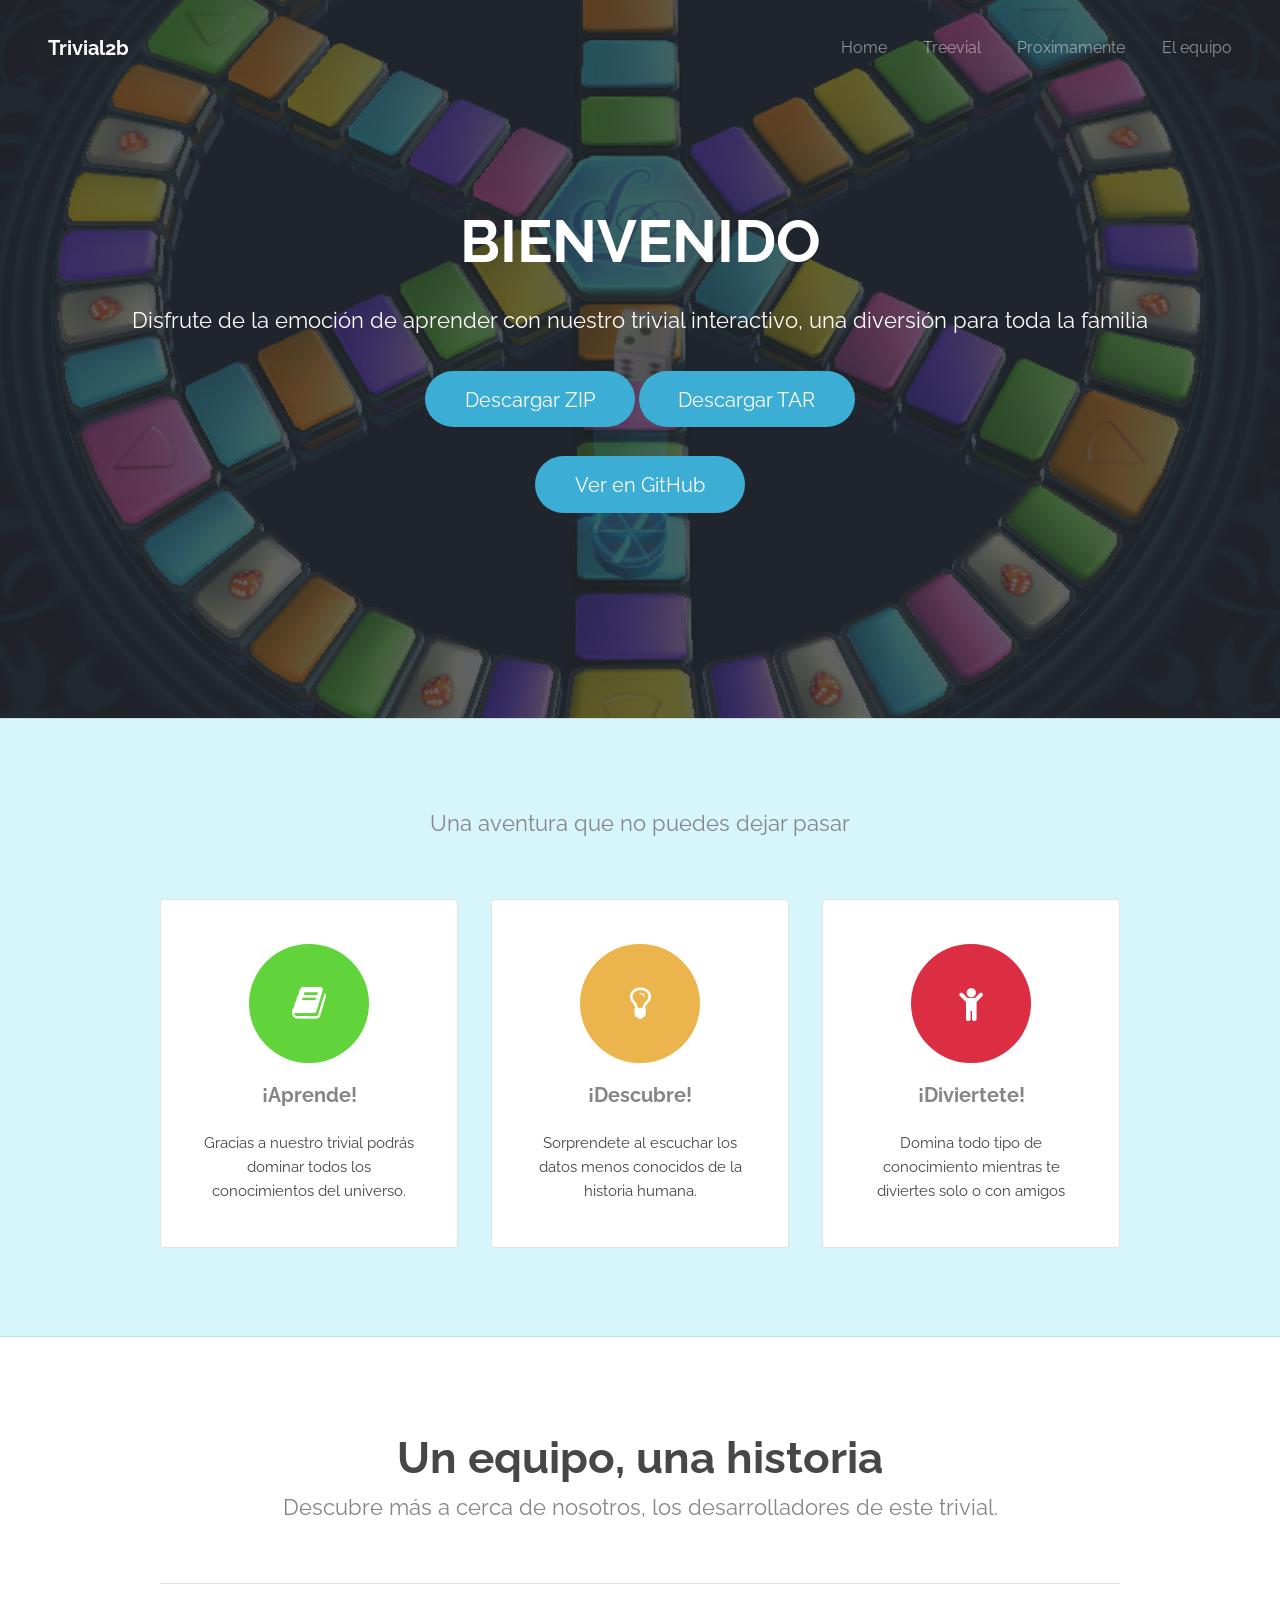
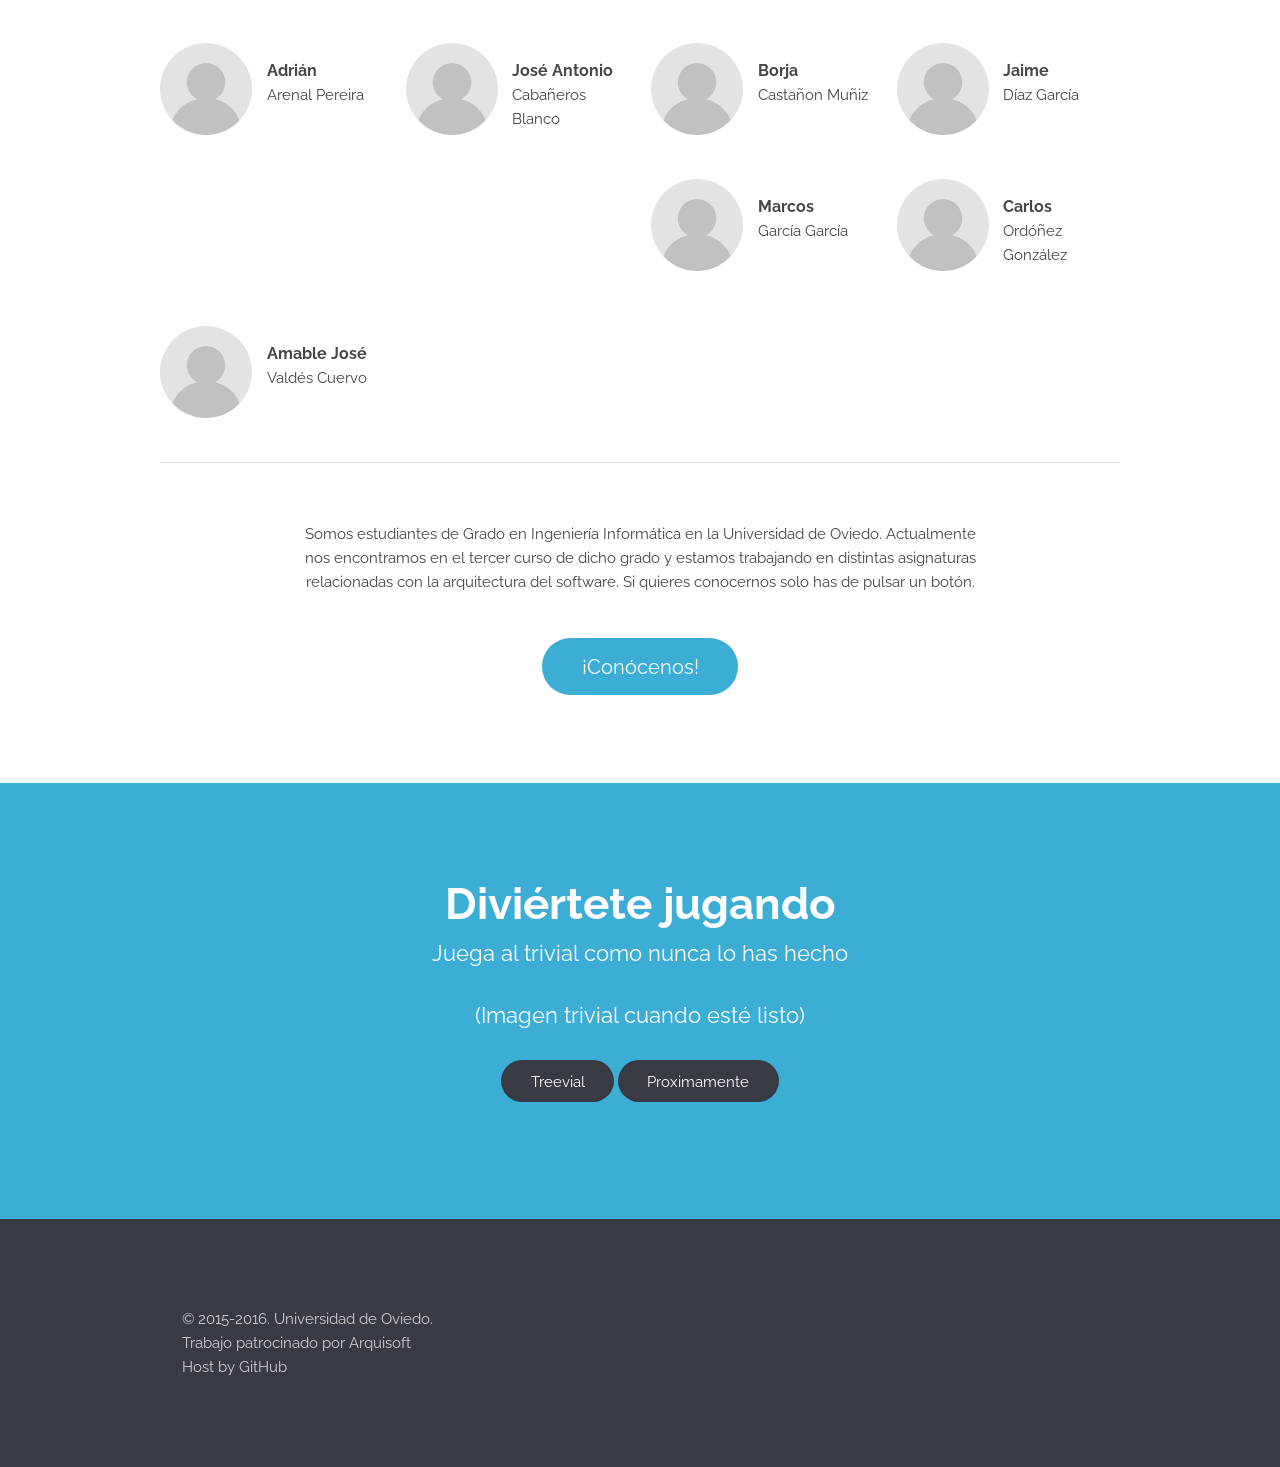
==== index.html @ 3c172435 "Nueva Página añadidos todos los cambios, se ha seleccionado plantilla y se ha trabajado con ella." ====
<!DOCTYPE html>
<!--
	Transit by TEMPLATED
	templated.co @templatedco
	Released for free under the Creative Commons Attribution 3.0 license (templated.co/license)
-->
<html lang="en">
	<head>
		<meta charset="UTF-8">
		<title>Trivial2b by Arquisoft</title>
		<meta http-equiv="content-type" content="text/html; charset=utf-8" />
		<meta name="description" content="" />
		<meta name="keywords" content="" />
		<!--[if lte IE 8]><script src="js/html5shiv.js"></script><![endif]-->
		<script src="js/jquery.min.js"></script>
		<script src="js/skel.min.js"></script>
		<script src="js/skel-layers.min.js"></script>
		<script src="js/init.js"></script>
		<noscript>
			<link rel="stylesheet" href="css/skel.css" />
			<link rel="stylesheet" href="css/style.css" />
			<link rel="stylesheet" href="css/style-xlarge.css" />
		</noscript>
	</head>
	<body class="landing">

		<!-- Nav -->
			<header id="header">
				<h1><a href="index.html">Trivial2b</a></h1>
				<nav id="nav">
					<ul>
						<li><a href="index.html">Home</a></li>
						<li><a href="error.html">Treevial</a></li>
						<li><a href="error.html">Proximamente</a></li>
						<li><a href="error.html">El equipo</a></li>
					</ul>
				</nav>
			</header>

		<!-- Bienvenida -->
			<section id="banner">
				<h2>BIENVENIDO</h2>
				<p>Disfrute de la emoción de aprender con nuestro trivial interactivo, una diversión para toda la familia</p>
				<ul class="actions">
					<li>
						<a class="button big" href="https://github.com/Arquisoft/Trivial2b/zipball/master">Descargar ZIP</a>
						<a class="button big" href="https://github.com/Arquisoft/Trivial2b/tarball/master">Descargar TAR</a>
					</li>
				</ul>
				<a class="button big" href="https://github.com/Arquisoft/Trivial2b">Ver en GitHub</a>
			</section>

		<!-- Primera: publicidad -->
			<section id="one" class="wrapper style1 special">
				<div class="container">
					<header class="major">
						<h2></h2>
						<p>Una aventura que no puedes dejar pasar</p>
					</header>
					<div class="row 150%">
						<div class="4u 12u$(medium)">
							<section class="box">
								<i class="icon big rounded color10 fa-book"></i>
								<h3>¡Aprende!</h3>
								<p>Gracias a nuestro trivial podrás dominar todos los conocimientos del universo.</p>
							</section>
						</div>
						<div class="4u 12u$(medium)">
							<section class="box">
								<i class="icon big rounded color8 fa-lightbulb-o"></i>
								<h3>¡Descubre!</h3>
								<p>Sorprendete al escuchar los datos menos conocidos de la historia humana.</p>
							</section>
						</div>
						<div class="4u$ 12u$(medium)">
							<section class="box">
								<i class="icon big rounded color6 fa-child"></i>
								<h3>¡Diviertete!</h3>
								<p>Domina todo tipo de conocimiento mientras te diviertes solo o con amigos</p>
							</section>
						</div>
					</div>
				</div>
			</section>

		<!-- Segunda: desarrolladores -->
			<section id="two" class="wrapper style2 special">
				<div class="container">
					<header class="major">
						<h2>Un equipo, una historia</h2>
						<p>Descubre más a cerca de nosotros, los desarrolladores de este trivial.</p>
					</header>
					<section class="profiles">
						<div class="row">
							<section class="3u 6u(medium) 12u$(xsmall) profile">
								<img src="images/profile_placeholder.gif" alt="" />
								<h4>Adrián</h4>
								<p>Arenal Pereira</p>
							</section>
							<section class="3u 6u(medium) 12u$(xsmall) profile">
								<img src="images/profile_placeholder.gif" alt="" />
								<h4>José Antonio</h4>
								<p>Cabañeros Blanco</p>
							</section>
							<section class="3u 6u$(medium) 12u$(xsmall) profile">
								<img src="images/profile_placeholder.gif" alt="" />
								<h4>Borja</h4>
								<p>Castañon Muñiz</p>
							</section>
							<section class="3u 6u$(medium) 12u$(xsmall) profile">
								<img src="images/profile_placeholder.gif" alt="" />
								<h4>Jaime</h4>
								<p>Díaz García</p>
							</section>
							<section class="3u 6u(medium) 12u$(xsmall) profile">
								<img src="images/profile_placeholder.gif" alt="" />
								<h4>Marcos</h4>
								<p>García García</p>
							</section>
							<section class="3u 6u(medium) 12u$(xsmall) profile">
								<img src="images/profile_placeholder.gif" alt="" />
								<h4>Carlos</h4>
								<p>Ordóñez González</p>
							</section>
							<section class="3u$ 6u$(medium) 12u$(xsmall) profile">
								<img src="images/profile_placeholder.gif" alt="" />
								<h4>Amable José</h4>
								<p>Valdés Cuervo</p>
							</section>
						</div>
					</section>
					<footer>
						<p>Somos estudiantes de Grado en Ingeniería Informática en la Universidad de Oviedo. Actualmente nos encontramos en el tercer curso de dicho grado y estamos trabajando en distintas asignaturas relacionadas 
						con la arquitectura del software. Si quieres conocernos solo has de pulsar un botón.
						</p>
						<ul class="actions">
							<li>
								<a href="error.html" class="button big">¡Conócenos!</a>
							</li>
						</ul>
					</footer>
				</div>
			</section>

		<!-- Tercera: Juego (posibilidad de expandirlo a 3 más en un futuro) -->
			<section id="three" class="wrapper style3 special">
				<div class="container">
					<header class="major">
						<h2>Diviértete jugando</h2>
						<p>Juega al trivial como nunca lo has hecho</p>
						<p>(Imagen trivial cuando esté listo)</p>
						<ul class="actions">
							<li>
								<a class="button special" href="error.html">Treevial</a>
								<a class="button special" href="error.html">Proximamente</a>
							</li>
						</ul>
					</header>
				</div>
			</section>

		<!-- Pie -->
			<footer id="footer">
				<div class="container">
					<div class="row">
						<div class="8u 12u$(medium)">
							<ul class="decorationOff">
								<li>&copy; 2015-2016. Universidad de Oviedo.</li>
								<li>Trabajo patrocinado por <a href="https://github.com/Arquisoft">Arquisoft</a></li>
								<li>Host by <a href="https://github.com/">GitHub</a></li>
							</ul>
						</div>
					</div>
				</div>
			</footer>
	</body>
</html>
---- css/skel.css ----
/* Resets (http://meyerweb.com/eric/tools/css/reset/ | v2.0 | 20110126 | License: none (public domain)) */

	html,body,div,span,applet,object,iframe,h1,h2,h3,h4,h5,h6,p,blockquote,pre,a,abbr,acronym,address,big,cite,code,del,dfn,em,img,ins,kbd,q,s,samp,small,strike,strong,sub,sup,tt,var,b,u,i,center,dl,dt,dd,ol,ul,li,fieldset,form,label,legend,table,caption,tbody,tfoot,thead,tr,th,td,article,aside,canvas,details,embed,figure,figcaption,footer,header,hgroup,menu,nav,output,ruby,section,summary,time,mark,audio,video{margin:0;padding:0;border:0;font-size:100%;font:inherit;vertical-align:baseline;}article,aside,details,figcaption,figure,footer,header,hgroup,menu,nav,section{display:block;}body{line-height:1;}ol,ul{list-style:none;}blockquote,q{quotes:none;}blockquote:before,blockquote:after,q:before,q:after{content:'';content:none;}table{border-collapse:collapse;border-spacing:0;}body{-webkit-text-size-adjust:none}

/* Box Model */

	*, *:before, *:after {
		-moz-box-sizing: border-box;
		-webkit-box-sizing: border-box;
		box-sizing: border-box;
	}

/* Container */

	.container {
		margin-left: auto;
		margin-right: auto;

		/* width: (containers) */
		width: 1200px;
	}

	/* Modifiers */

		/* 125% */
			.container.\31 25\25 {
				width: 100%;

				/* max-width: (containers * 1.25) */
				max-width: 1500px;

				/* min-width: (containers) */
				min-width: 1200px;
			}

		/* 75% */
			.container.\37 5\25 {

				/* width: (containers * 0.75) */
				width: 900px;

			}

		/* 50% */
			.container.\35 0\25 {

				/* width: (containers * 0.50) */
				width: 600px;

			}

		/* 25% */
			.container.\32 5\25 {

				/* width: (containers * 0.25) */
				width: 300px;

			}

/* Grid */

	.row {
		border-bottom: solid 1px transparent;
	}

	.row > * {
		float: left;
	}

	.row:after, .row:before {
		content: '';
		display: block;
		clear: both;
		height: 0;
	}

	.row.uniform > * > :first-child {
		margin-top: 0;
	}

	.row.uniform > * > :last-child {
		margin-bottom: 0;
	}

	/* Gutters */

		/* Normal */

			.row > * {
				/* padding: (gutters.horizontal) 0 0 (gutters.vertical) */
				padding: 0 0 0 2em;
			}

			.row {
				/* margin: -(gutters.horizontal) 0 -1px -(gutters.vertical) */
				margin: 0 0 -1px -2em;
			}

			.row.uniform > * {
				/* padding: (gutters.vertical) 0 0 (gutters.vertical) */
				padding: 2em 0 0 2em;
			}

			.row.uniform {
				/* margin: -(gutters.vertical) 0 -1px -(gutters.vertical) */
				margin: -2em 0 -1px -2em;
			}

		/* 200% */

			.row.\32 00\25 > * {
				/* padding: (gutters.horizontal) 0 0 (gutters.vertical) */
				padding: 0 0 0 4em;
			}

			.row.\32 00\25 {
				/* margin: -(gutters.horizontal) 0 -1px -(gutters.vertical) */
				margin: 0 0 -1px -4em;
			}

			.row.uniform.\32 00\25 > * {
				/* padding: (gutters.vertical) 0 0 (gutters.vertical) */
				padding: 4em 0 0 4em;
			}

			.row.uniform.\32 00\25 {
				/* margin: -(gutters.vertical) 0 -1px -(gutters.vertical) */
				margin: -4em 0 -1px -4em;
			}

		/* 150% */

			.row.\31 50\25 > * {
				/* padding: (gutters.horizontal) 0 0 (gutters.vertical) */
				padding: 0 0 0 1.5em;
			}

			.row.\31 50\25 {
				/* margin: -(gutters.horizontal) 0 -1px -(gutters.vertical) */
				margin: 0 0 -1px -1.5em;
			}

			.row.uniform.\31 50\25 > * {
				/* padding: (gutters.vertical) 0 0 (gutters.vertical) */
				padding: 1.5em 0 0 1.5em;
			}

			.row.uniform.\31 50\25 {
				/* margin: -(gutters.vertical) 0 -1px -(gutters.vertical) */
				margin: -1.5em 0 -1px -1.5em;
			}

		/* 50% */

			.row.\35 0\25 > * {
				/* padding: (gutters.horizontal) 0 0 (gutters.vertical) */
				padding: 0 0 0 1em;
			}

			.row.\35 0\25 {
				/* margin: -(gutters.horizontal) 0 -1px -(gutters.vertical) */
				margin: 0 0 -1px -1em;
			}

			.row.uniform.\35 0\25 > * {
				/* padding: (gutters.vertical) 0 0 (gutters.vertical) */
				padding: 1em 0 0 1em;
			}

			.row.uniform.\35 0\25 {
				/* margin: -(gutters.vertical) 0 -1px -(gutters.vertical) */
				margin: -1em 0 -1px -1em;
			}

		/* 25% */

			.row.\32 5\25 > * {
				/* padding: (gutters.horizontal) 0 0 (gutters.vertical) */
				padding: 0 0 0 0.5em;
			}

			.row.\32 5\25 {
				/* margin: -(gutters.horizontal) 0 -1px -(gutters.vertical) */
				margin: 0 0 -1px -0.5em;
			}

			.row.uniform.\32 5\25 > * {
				/* padding: (gutters.vertical) 0 0 (gutters.vertical) */
				padding: 0.5em 0 0 0.5em;
			}

			.row.uniform.\32 5\25 {
				/* margin: -(gutters.vertical) 0 -1px -(gutters.vertical) */
				margin: -0.5em 0 -1px -0.5em;
			}

		/* 0% */

			.row.\30 \25 > * {
				padding: 0;
			}

			.row.\30 \25 {
				margin: 0 0 -1px 0;
			}

	/* Cells */

		.\31 2u, .\31 2u\24 { width: 100%; clear: none; margin-left: 0; }
		.\31 1u, .\31 1u\24 { width: 91.6666666667%; clear: none; margin-left: 0; }
		.\31 0u, .\31 0u\24 { width: 83.3333333333%; clear: none; margin-left: 0; }
		.\39 u, .\39 u\24 { width: 75%; clear: none; margin-left: 0; }
		.\38 u, .\38 u\24 { width: 66.6666666667%; clear: none; margin-left: 0; }
		.\37 u, .\37 u\24 { width: 58.3333333333%; clear: none; margin-left: 0; }
		.\36 u, .\36 u\24 { width: 50%; clear: none; margin-left: 0; }
		.\35 u, .\35 u\24 { width: 41.6666666667%; clear: none; margin-left: 0; }
		.\34 u, .\34 u\24 { width: 33.3333333333%; clear: none; margin-left: 0; }
		.\33 u, .\33 u\24 { width: 25%; clear: none; margin-left: 0; }
		.\32 u, .\32 u\24 { width: 16.6666666667%; clear: none; margin-left: 0; }
		.\31 u, .\31 u\24 { width: 8.3333333333%; clear: none; margin-left: 0; }

		.\31 2u\24 + *,
		.\31 1u\24 + *,
		.\31 0u\24 + *,
		.\39 u\24 + *,
		.\38 u\24 + *,
		.\37 u\24 + *,
		.\36 u\24 + *,
		.\35 u\24 + *,
		.\34 u\24 + *,
		.\33 u\24 + *,
		.\32 u\24 + *,
		.\31 u\24 + * {
			clear: left;
		}

		.\-11u { margin-left: 91.6666666667% }
		.\-10u { margin-left: 83.3333333333% }
		.\-9u { margin-left: 75% }
		.\-8u { margin-left: 66.6666666667% }
		.\-7u { margin-left: 58.3333333333% }
		.\-6u { margin-left: 50% }
		.\-5u { margin-left: 41.6666666667% }
		.\-4u { margin-left: 33.3333333333% }
		.\-3u { margin-left: 25% }
		.\-2u { margin-left: 16.6666666667% }
		.\-1u { margin-left: 8.3333333333% }
---- css/style.css ----
@charset "UTF-8";
@import url(font-awesome.min.css);
@import url(http://fonts.googleapis.com/css?family=Raleway:700,400);

/*
	Transit by TEMPLATED
	templated.co @templatedco
	Released for free under the Creative Commons Attribution 3.0 license (templated.co/license)
*/

/* Basic */

	body {
		background: #fff;
	}

		body.is-loading *, body.is-loading *:before, body.is-loading *:after {
			-moz-animation: none !important;
			-webkit-animation: none !important;
			-o-animation: none !important;
			-ms-animation: none !important;
			animation: none !important;
			-moz-transition: none !important;
			-webkit-transition: none !important;
			-o-transition: none !important;
			-ms-transition: none !important;
			transition: none !important;
		}

	body, input, select, textarea {
		color: #444;
		font-family: "Raleway", Helvetica, sans-serif;
		font-size: 13pt;
		font-weight: 400;
		line-height: 1.65em;
	}

	a {
		color: #383b43;
		text-decoration: none;
	}

		a:active, a:hover {
			text-decoration: underline;
		}

	strong, b {
		color: #474747;
		font-weight: 700;
	}

	em, i {
		font-style: italic;
	}

	p {
		margin: 0 0 2em 0;
	}

	h1, h2, h3, h4, h5, h6 {
		color: #474747;
		font-weight: 700;
		line-height: 1em;
		margin: 0 0 1em 0;
	}

		h1 a, h2 a, h3 a, h4 a, h5 a, h6 a {
			color: inherit;
			text-decoration: none;
		}

	h2 {
		font-size: 1.75em;
		line-height: 1.5em;
	}

	h3 {
		font-size: 1.35em;
		line-height: 1.5em;
	}

	h4 {
		font-size: 1.1em;
		line-height: 1.5em;
	}

	h5 {
		font-size: 0.9em;
		line-height: 1.5em;
	}

	h6 {
		font-size: 0.7em;
		line-height: 1.5em;
	}

	sub {
		font-size: 0.8em;
		position: relative;
		top: 0.5em;
	}

	sup {
		font-size: 0.8em;
		position: relative;
		top: -0.5em;
	}

	hr {
		border: 0;
		border-bottom: solid 1px rgba(144, 144, 144, 0.25);
		margin: 2em 0;
	}

		hr.major {
			margin: 3em 0;
		}

	blockquote {
		border-left: solid 4px rgba(144, 144, 144, 0.25);
		font-style: italic;
		margin: 0 0 2em 0;
		padding: 0.5em 0 0.5em 2em;
	}

	code {
		background: rgba(144, 144, 144, 0.075);
		border-radius: 4px;
		border: solid 1px rgba(144, 144, 144, 0.25);
		font-family: "Courier New", monospace;
		font-size: 0.9em;
		margin: 0 0.25em;
		padding: 0.25em 0.65em;
	}

	pre {
		-webkit-overflow-scrolling: touch;
		font-family: "Courier New", monospace;
		font-size: 0.9em;
		margin: 0 0 2em 0;
	}

		pre code {
			display: block;
			line-height: 1.75em;
			padding: 1em 1.5em;
			overflow-x: auto;
		}

	.align-left {
		text-align: left;
	}

	.align-center {
		text-align: center;
	}

	.align-right {
		text-align: right;
	}

/* Section/Article */

	section.special, article.special {
		text-align: center;
	}

	header p {
		color: #858585;
		position: relative;
		margin: 0 0 1.5em 0;
	}

	header h2 + p {
		font-size: 1.25em;
		margin-top: -1em;
		line-height: 1.5em;
	}

	header h3 + p {
		font-size: 1.1em;
		margin-top: -0.8em;
		line-height: 1.5em;
	}

	header h4 + p,
	header h5 + p,
	header h6 + p {
		font-size: 0.9em;
		margin-top: -0.6em;
		line-height: 1.5em;
	}

	header.major {
		text-align: center;
		margin-bottom: 4em;
	}

		header.major h2 {
			font-size: 3em;
			margin-bottom: 0.5em;
		}

		header.major p {
			font-size: 1.5em;
		}

/* Form */

	form {
		margin: 0 0 2em 0;
	}

	label {
		color: #474747;
		display: block;
		font-size: 0.9em;
		font-weight: 700;
		margin: 0 0 1em 0;
	}

	input[type="text"],
	input[type="password"],
	input[type="email"],
	select,
	textarea {
		-moz-appearance: none;
		-webkit-appearance: none;
		-o-appearance: none;
		-ms-appearance: none;
		appearance: none;
		background: rgba(144, 144, 144, 0.075);
		border-radius: 4px;
		border: none;
		color: inherit;
		display: block;
		outline: 0;
		padding: 0 1em;
		text-decoration: none;
		width: 100%;
	}

		input[type="text"]:invalid,
		input[type="password"]:invalid,
		input[type="email"]:invalid,
		select:invalid,
		textarea:invalid {
			box-shadow: none;
		}

		input[type="text"]:focus,
		input[type="password"]:focus,
		input[type="email"]:focus,
		select:focus,
		textarea:focus {
			border-color: #383b43;
			box-shadow: 0 0 0 1px #383b43;
		}

	.select-wrapper {
		text-decoration: none;
		display: block;
		position: relative;
	}

		.select-wrapper:before {
			content: "";
			-moz-osx-font-smoothing: grayscale;
			-webkit-font-smoothing: antialiased;
			font-family: FontAwesome;
			font-style: normal;
			font-weight: normal;
			text-transform: none !important;
		}

		.select-wrapper:before {
			color: rgba(144, 144, 144, 0.25);
			display: block;
			height: 2.75em;
			line-height: 2.75em;
			pointer-events: none;
			position: absolute;
			right: 0;
			text-align: center;
			top: 0;
			width: 2.75em;
		}

		.select-wrapper select::-ms-expand {
			display: none;
		}

	input[type="text"],
	input[type="password"],
	input[type="email"],
	select {
		height: 2.75em;
	}

	textarea {
		padding: 0.75em 1em;
	}

	input[type="checkbox"],
	input[type="radio"] {
		-moz-appearance: none;
		-webkit-appearance: none;
		-o-appearance: none;
		-ms-appearance: none;
		appearance: none;
		display: block;
		float: left;
		margin-right: -2em;
		opacity: 0;
		width: 1em;
		z-index: -1;
	}

		input[type="checkbox"] + label,
		input[type="radio"] + label {
			text-decoration: none;
			color: #444;
			cursor: pointer;
			display: inline-block;
			font-size: 1em;
			font-weight: 400;
			padding-left: 2.4em;
			padding-right: 0.75em;
			position: relative;
		}

			input[type="checkbox"] + label:before,
			input[type="radio"] + label:before {
				-moz-osx-font-smoothing: grayscale;
				-webkit-font-smoothing: antialiased;
				font-family: FontAwesome;
				font-style: normal;
				font-weight: normal;
				text-transform: none !important;
			}

			input[type="checkbox"] + label:before,
			input[type="radio"] + label:before {
				background: rgba(144, 144, 144, 0.075);
				border-radius: 4px;
				border: solid 1px rgba(144, 144, 144, 0.25);
				content: '';
				display: inline-block;
				height: 1.65em;
				left: 0;
				line-height: 1.58125em;
				position: absolute;
				text-align: center;
				top: 0;
				width: 1.65em;
			}

		input[type="checkbox"]:checked + label:before,
		input[type="radio"]:checked + label:before {
			background: #3cadd4;
			border-color: #3cadd4;
			color: #ffffff;
			content: '\f00c';
		}

		input[type="checkbox"]:focus + label:before,
		input[type="radio"]:focus + label:before {
			border-color: #383b43;
			box-shadow: 0 0 0 1px #383b43;
		}

	input[type="checkbox"] + label:before {
		border-radius: 4px;
	}

	input[type="radio"] + label:before {
		border-radius: 100%;
	}

	::-webkit-input-placeholder {
		color: #858585 !important;
		opacity: 1.0;
	}

	:-moz-placeholder {
		color: #858585 !important;
		opacity: 1.0;
	}

	::-moz-placeholder {
		color: #858585 !important;
		opacity: 1.0;
	}

	:-ms-input-placeholder {
		color: #858585 !important;
		opacity: 1.0;
	}

	.formerize-placeholder {
		color: #858585 !important;
		opacity: 1.0;
	}

/* Box */

	.box {
		border-radius: 4px;
		border: solid 1px rgba(144, 144, 144, 0.25);
		margin-bottom: 2em;
		padding: 1.5em;
	}

		.box > :last-child,
		.box > :last-child > :last-child,
		.box > :last-child > :last-child > :last-child {
			margin-bottom: 0;
		}

		.box.alt {
			border: 0;
			border-radius: 0;
			padding: 0;
		}

/* Icon */

	.icon {
		text-decoration: none;
		border-bottom: none;
		position: relative;
	}

		.icon:before {
			-moz-osx-font-smoothing: grayscale;
			-webkit-font-smoothing: antialiased;
			font-family: FontAwesome;
			font-style: normal;
			font-weight: normal;
			text-transform: none !important;
		}

		.icon:active, .icon:hover {
			text-decoration: none;
		}

		.icon > .label {
			display: none;
		}

		.icon.rounded {
			background-color: #383b43;
			border-radius: 100%;
			color: #ffffff;
			display: inline-block;
			height: 3.25em;
			line-height: 3.25em;
			text-align: center;
			width: 3.25em;
		}

			.icon.rounded.big {
				font-size: 2.5em;
				margin-bottom: 0.5em;
			}

			.icon.rounded.colorBlack {
				background-color: #000;
			}
			
			.icon.rounded.color1 {
				background-color: #3cadd4;
			}

			.icon.rounded.color2 {
				background-color: #3c61d4;
			}

			.icon.rounded.color3 {
				background-color: #633cd4;
			}

			.icon.rounded.color4 {
				background-color: #af3cd4;
			}

			.icon.rounded.color5 {
				background-color: #d43cad;
			}

			.icon.rounded.color6 {
				background-color: #DC2E42;
			}

			.icon.rounded.color7 {
				background-color: #d4633c;
			}

			.icon.rounded.color8 {
				background-color: #ECB44C;
			}

			.icon.rounded.color9 {
				background-color: #add43c;
			}

			.icon.rounded.color10 {
				background-color: #61d43c;
			}

			.icon.rounded.fa-twitter {
				background-color: #2daae4;
			}

			.icon.rounded.fa-facebook {
				background-color: #39599f;
			}

			.icon.rounded.fa-google-plus {
				background-color: #c91e1f;
			}

			.icon.rounded.fa-dribbble {
				background-color: #c4376b;
			}

			.icon.rounded.fa-tumblr, .icon.rounded.fa-linkedin {
				background-color: #31516a;
			}

			.icon.rounded.fa-rss {
				background-color: #f2600b;
			}

/* Image */

	.image {
		border-radius: 4px;
		border: 0;
		display: inline-block;
		position: relative;
	}

		.image img {
			border-radius: 4px;
			display: block;
		}

		.image.left {
			float: left;
			padding: 0 1.5em 1em 0;
			top: 0.25em;
		}

		.image.right {
			float: right;
			padding: 0 0 1em 1.5em;
			top: 0.25em;
		}

		.image.left, .image.right {
			max-width: 40%;
		}

			.image.left img, .image.right img {
				width: 100%;
			}

		.image.fit {
			display: block;
			margin: 0 0 2em 0;
			width: 100%;
		}

			.image.fit img {
				width: 100%;
			}

/* List */

	ol {
		list-style: decimal;
		margin: 0 0 2em 0;
		padding-left: 1.25em;
	}

		ol li {
			padding-left: 0.25em;
		}

	ul {
		list-style: disc;
		margin: 0 0 2em 0;
		padding-left: 1em;
	}

		ul li {
			padding-left: 0.5em;
		}

		ul.alt {
			list-style: none;
			padding-left: 0;
		}

			ul.alt li {
				border-top: solid 1px rgba(144, 144, 144, 0.25);
				padding: 0.5em 0;
			}

				ul.alt li:first-child {
					border-top: 0;
					padding-top: 0;
				}

		ul.unstyled {
			list-style: none;
			padding-left: 0;
		}

			ul.unstyled li {
				padding: 0.4em 0;
			}

		ul.icons {
			cursor: default;
			list-style: none;
			padding-left: 0;
		}

			ul.icons li {
				display: inline-block;
				padding: 0 1em 0 0;
			}

				ul.icons li:last-child {
					padding-right: 0;
				}

				ul.icons li .icon:before {
					font-size: 2em;
				}

		ul.actions {
			cursor: default;
			list-style: none;
			padding-left: 0;
		}

			ul.actions li {
				display: inline-block;
				padding: 0 1em 0 0;
				vertical-align: middle;
			}

				ul.actions li:last-child {
					padding-right: 0;
				}

			ul.actions.small li {
				padding: 0 0.5em 0 0;
			}

			ul.actions.vertical li {
				display: block;
				padding: 1em 0 0 0;
			}

				ul.actions.vertical li:first-child {
					padding-top: 0;
				}

				ul.actions.vertical li > * {
					margin-bottom: 0;
				}

			ul.actions.vertical.small li {
				padding: 0.5em 0 0 0;
			}

				ul.actions.vertical.small li:first-child {
					padding-top: 0;
				}

			ul.actions.fit {
				display: table;
				margin-left: -1em;
				padding: 0;
				table-layout: fixed;
				width: calc(100% + 1em);
			}

				ul.actions.fit li {
					display: table-cell;
					padding: 0 0 0 1em;
				}

					ul.actions.fit li > * {
						margin-bottom: 0;
					}

				ul.actions.fit.small {
					margin-left: -0.5em;
					width: calc(100% + 0.5em);
				}

					ul.actions.fit.small li {
						padding: 0 0 0 0.5em;
					}

	dl {
		margin: 0 0 2em 0;
	}

/* Table */

	.table-wrapper {
		-webkit-overflow-scrolling: touch;
		overflow-x: auto;
	}

	table {
		margin: 0 0 2em 0;
		width: 100%;
	}

		table tbody tr {
			border: solid 1px rgba(144, 144, 144, 0.25);
			border-left: 0;
			border-right: 0;
		}

			table tbody tr:nth-child(2n + 1) {
				background-color: rgba(144, 144, 144, 0.075);
			}

		table td {
			padding: 0.75em 0.75em;
		}

		table th {
			color: #474747;
			font-size: 0.9em;
			font-weight: 700;
			padding: 0 0.75em 0.75em 0.75em;
			text-align: left;
		}

		table thead {
			border-bottom: solid 2px rgba(144, 144, 144, 0.25);
		}

		table tfoot {
			border-top: solid 2px rgba(144, 144, 144, 0.25);
		}

		table.alt {
			border-collapse: separate;
		}

			table.alt tbody tr td {
				border: solid 1px rgba(144, 144, 144, 0.25);
				border-left-width: 0;
				border-top-width: 0;
			}

				table.alt tbody tr td:first-child {
					border-left-width: 1px;
				}

			table.alt tbody tr:first-child td {
				border-top-width: 1px;
			}

			table.alt thead {
				border-bottom: 0;
			}

			table.alt tfoot {
				border-top: 0;
			}

/* Button */

	input[type="submit"],
	input[type="reset"],
	input[type="button"],
	.button {
		-moz-appearance: none;
		-webkit-appearance: none;
		-o-appearance: none;
		-ms-appearance: none;
		appearance: none;
		-moz-transition: background-color 0.2s ease-in-out, color 0.2s ease-in-out;
		-webkit-transition: background-color 0.2s ease-in-out, color 0.2s ease-in-out;
		-o-transition: background-color 0.2s ease-in-out, color 0.2s ease-in-out;
		-ms-transition: background-color 0.2s ease-in-out, color 0.2s ease-in-out;
		transition: background-color 0.2s ease-in-out, color 0.2s ease-in-out;
		background-color: #3cadd4;
		border-radius: 30px;
		border: 0;
		color: #ffffff !important;
		cursor: pointer;
		display: inline-block;
		font-weight: 400;
		height: 2.85em;
		line-height: 2.95em;
		padding: 0 2em;
		text-align: center;
		text-decoration: none;
		white-space: nowrap;
	}

		input[type="submit"]:hover,
		input[type="reset"]:hover,
		input[type="button"]:hover,
		.button:hover {
			background-color: #51b6d9;
			text-decoration: none;
		}

		input[type="submit"]:active,
		input[type="reset"]:active,
		input[type="button"]:active,
		.button:active {
			background-color: #2da2ca;
			text-decoration: none;
		}

		input[type="submit"].icon,
		input[type="reset"].icon,
		input[type="button"].icon,
		.button.icon {
			padding-left: 1.35em;
		}

			input[type="submit"].icon:before,
			input[type="reset"].icon:before,
			input[type="button"].icon:before,
			.button.icon:before {
				margin-right: 0.5em;
			}

		input[type="submit"].fit,
		input[type="reset"].fit,
		input[type="button"].fit,
		.button.fit {
			display: block;
			margin: 0 0 1em 0;
			width: 100%;
		}

		input[type="submit"].small,
		input[type="reset"].small,
		input[type="button"].small,
		.button.small {
			font-size: 0.8em;
		}

		input[type="submit"].big,
		input[type="reset"].big,
		input[type="button"].big,
		.button.big {
			font-size: 1.35em;
		}

		input[type="submit"].alt,
		input[type="reset"].alt,
		input[type="button"].alt,
		.button.alt {
			background-color: transparent;
			box-shadow: inset 0 0 0 2px rgba(144, 144, 144, 0.25);
			color: #474747 !important;
		}

			input[type="submit"].alt:hover,
			input[type="reset"].alt:hover,
			input[type="button"].alt:hover,
			.button.alt:hover {
				background-color: rgba(144, 144, 144, 0.075);
			}

			input[type="submit"].alt:active,
			input[type="reset"].alt:active,
			input[type="button"].alt:active,
			.button.alt:active {
				background-color: rgba(144, 144, 144, 0.2);
			}

			input[type="submit"].alt.icon:before,
			input[type="reset"].alt.icon:before,
			input[type="button"].alt.icon:before,
			.button.alt.icon:before {
				color: #858585;
			}

		input[type="submit"].special,
		input[type="reset"].special,
		input[type="button"].special,
		.button.special {
			background-color: #383b43;
			color: #ffffff !important;
		}

			input[type="submit"].special:hover,
			input[type="reset"].special:hover,
			input[type="button"].special:hover,
			.button.special:hover {
				background-color: #444751;
			}

			input[type="submit"].special:active,
			input[type="reset"].special:active,
			input[type="button"].special:active,
			.button.special:active {
				background-color: #2c2f35;
			}

		input[type="submit"].disabled, input[type="submit"]:disabled,
		input[type="reset"].disabled,
		input[type="reset"]:disabled,
		input[type="button"].disabled,
		input[type="button"]:disabled,
		.button.disabled,
		.button:disabled {
			background-color: #444 !important;
			box-shadow: inset 0 -0.15em 0 0 rgba(0, 0, 0, 0.15);
			color: #fff !important;
			cursor: default;
			opacity: 0.25;
		}

/* Header */

	body.landing #header {
		background-color: transparent;
		left: 0;
		position: absolute;
		top: 0;
	}

		body.landing #header nav a {
			color: rgba(255, 255, 255, 0.5);
		}

	#header {
		background-color: #383b43;
		color: #ffffff;
		cursor: default;
		font-size: 1.1em;
		height: 6em;
		line-height: 6em;
		width: 100%;
		z-index: 10000;
	}

		#header h1 {
			color: #ffffff;
			height: inherit;
			left: 3em;
			line-height: inherit;
			margin: 0;
			padding: 0;
			position: absolute;
		}

			#header h1 a {
				font-size: 1.25em;
			}

		#header nav {
			height: inherit;
			line-height: inherit;
			position: absolute;
			right: 3em;
			vertical-align: middle;
		}

			#header nav > ul {
				list-style: none;
				margin: 0;
				padding-left: 0;
			}

				#header nav > ul > li {
					border-radius: 4px;
					display: inline-block;
					margin-left: 2em;
					padding-left: 0;
				}

					#header nav > ul > li a {
						-moz-transition: color 0.2s ease-in-out;
						-webkit-transition: color 0.2s ease-in-out;
						-o-transition: color 0.2s ease-in-out;
						-ms-transition: color 0.2s ease-in-out;
						transition: color 0.2s ease-in-out;
						color: #cdced0;
						display: inline-block;
						text-decoration: none;
					}

						#header nav > ul > li a:active, #header nav > ul > li a:hover {
							color: #ffffff;
						}

					#header nav > ul > li:first-child {
						margin-left: 0;
					}

					#header nav > ul > li .button {
						background-color: #fff;
						color: #444 !important;
						height: 2.25em;
						line-height: 2.25em;
						margin-bottom: 0;
						padding: 0 1em;
						position: relative;
						top: -0.075em;
						vertical-align: middle;
					}

		#header .container {
			position: relative;
		}

			#header .container h1 {
				left: 0;
			}

			#header .container nav {
				right: 0;
			}

/* Banner */

	#banner {
		background-image: url(../images/dark_tint.png), url(../images/bokeh_car_lights_bg.jpg);
		background-position: center center;
		background-size: cover;
		color: #ffffff;
		padding: 14em 0em 14em;
		text-align: center;
	}

		#banner :last-child {
			margin-bottom: 0;
		}

		#banner h2 {
			color: #ffffff;
			font-size: 4em;
			line-height: 1.25em;
			margin: 0 0 0.5em 0;
			padding: 0;
		}

		#banner p {
			font-size: 1.5em;
			margin-bottom: 1.75em;
		}

/* Wrapper */

	.wrapper {
		padding: 6em 0em 4em;
		/* Style 1 Wrapper */
		/* Style 2 Wrapper */
		/* Style 3 Wrapper */
	}

		.wrapper.style1 {
			background-color: #D7F6FC;
			border-bottom: 1px solid rgba(144, 144, 144, 0.25);
			border-top: 1px solid rgba(144, 144, 144, 0.25);
		}

			.wrapper.style1 .box {
				background-color: #fff;
				padding: 3em 2.5em;
			}

				.wrapper.style1 .box h2, .wrapper.style1 .box h3, .wrapper.style1 .box h4, .wrapper.style1 .box h5, .wrapper.style1 .box h6 {
					color: #858585;
				}

		.wrapper.style2 .profiles {
			border-bottom: 1px solid rgba(144, 144, 144, 0.25);
			border-top: 1px solid rgba(144, 144, 144, 0.25);
			margin-bottom: 4em;
			padding-top: 4em;
		}

		.wrapper.style2 .profile {
			margin-bottom: 2em;
			text-align: left;
		}

			.wrapper.style2 .profile img {
				border-radius: 50%;
				float: left;
				margin-bottom: 1em;
				margin-right: 1em;
			}

			.wrapper.style2 .profile h4 {
				margin-bottom: 0;
				margin-top: 1em;
			}

		.wrapper.style2 footer {
			margin-left: auto;
			margin-right: auto;
			width: 70%;
		}

			.wrapper.style2 footer p {
				margin-bottom: 3em;
			}

		.wrapper.style3 {
			background-color: #3cadd4;
			color: #ffffff;
		}

			.wrapper.style3 h2, .wrapper.style3 h3, .wrapper.style3 p {
				color: #ffffff;
			}

			.wrapper.style3 input[type="text"],
			.wrapper.style3 input[type="password"],
			.wrapper.style3 input[type="email"],
			.wrapper.style3 select,
			.wrapper.style3 textarea {
				background-color: #fff;
				color: #444;
			}

/* Footer */

	#footer {
		background: #383b43;
		padding: 6em 0em 4em;
	}

		#footer h2, #footer h3, #footer h4 {
			color: #ffffff;
		}

		#footer p, #footer a, #footer li {
			color: #cdced0;
		}

		#footer .links {
			border-bottom: 1px solid rgba(144, 144, 144, 0.25);
			margin-bottom: 4em;
			padding-bottom: 1em;
		}

		#footer .copyright {
			margin-top: 0.65em;
			padding: 0;
		}

			#footer .copyright li {
				color: #858585;
				display: inline-block;
				list-style: none;
				margin-left: 0.5em;
				padding-left: 0.5em;
			}

				#footer .copyright li:first-child {
					margin-left: 0;
					padding-left: 0;
				}

			#footer .copyright a {
				color: #858585;
			}

		#footer .icons {
			text-align: right;
		}

		#footer a.icon {
			color: #ffffff;
			font-size: 0.65em;
			height: 4em;
			line-height: 4em;
			width: 4em;
			cursor: pointer;
		}
		#footer .decorationOff {
			list-style: none;
		}

/* Grid Demo */

	.grid-demo {
		display: block;
		margin: 0 0 2em 0;
	}

		.grid-demo span {
			background: #8d93a0;
			border-radius: 4px;
			color: rgba(0, 0, 0, 0.25);
			display: block;
			font-weight: 700;
			height: 2.75em;
			line-height: 2.75em;
			text-align: center;
		}

		.grid-demo .row.flush > div span {
			border-radius: 0;
		}

		.grid-demo .row.flush > div:first-child span {
			border-radius: 4px 0 0 4px;
		}

		.grid-demo .row.flush > div:last-child span {
			border-radius: 0 4px 4px 0;
		}
---- css/style-xlarge.css ----
/*
	Transit by TEMPLATED
	templated.co @templatedco
	Released for free under the Creative Commons Attribution 3.0 license (templated.co/license)
*/

/* Basic */

	body, input, select, textarea {
		font-size: 11pt;
	}
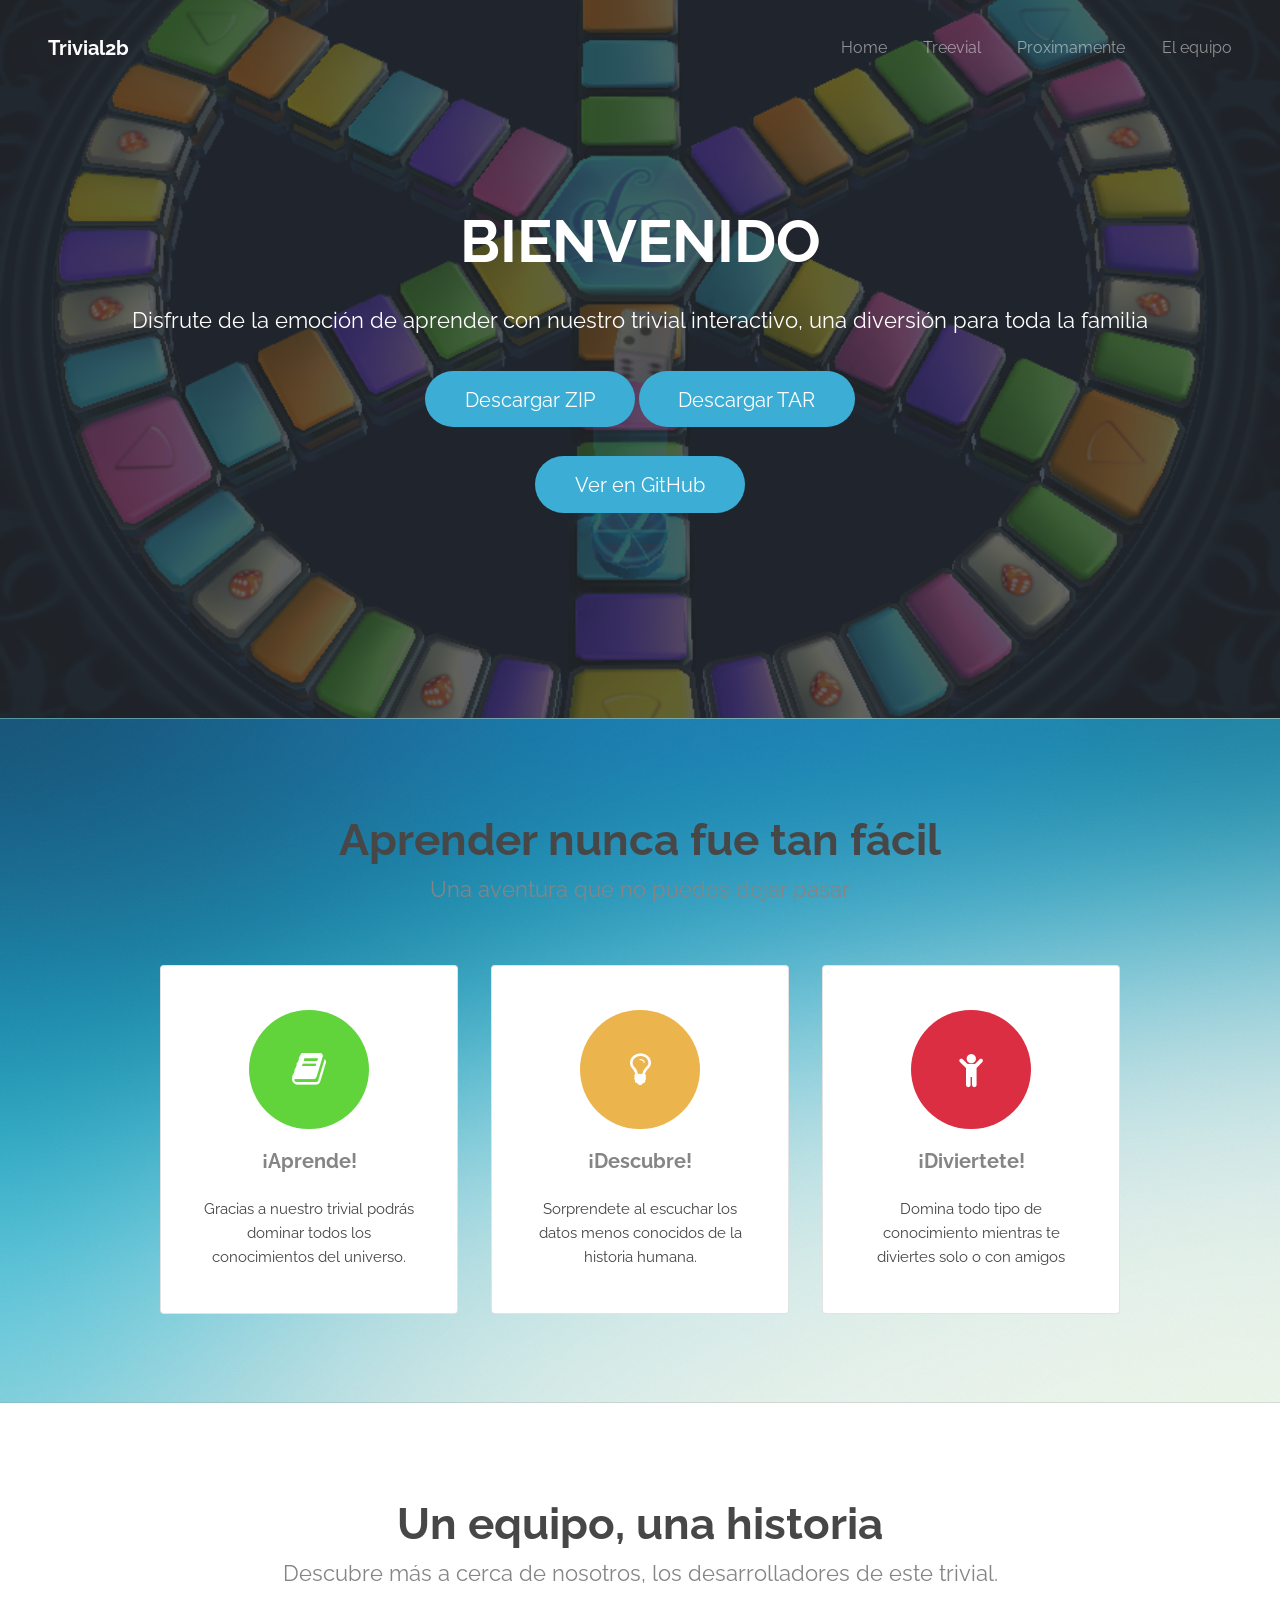
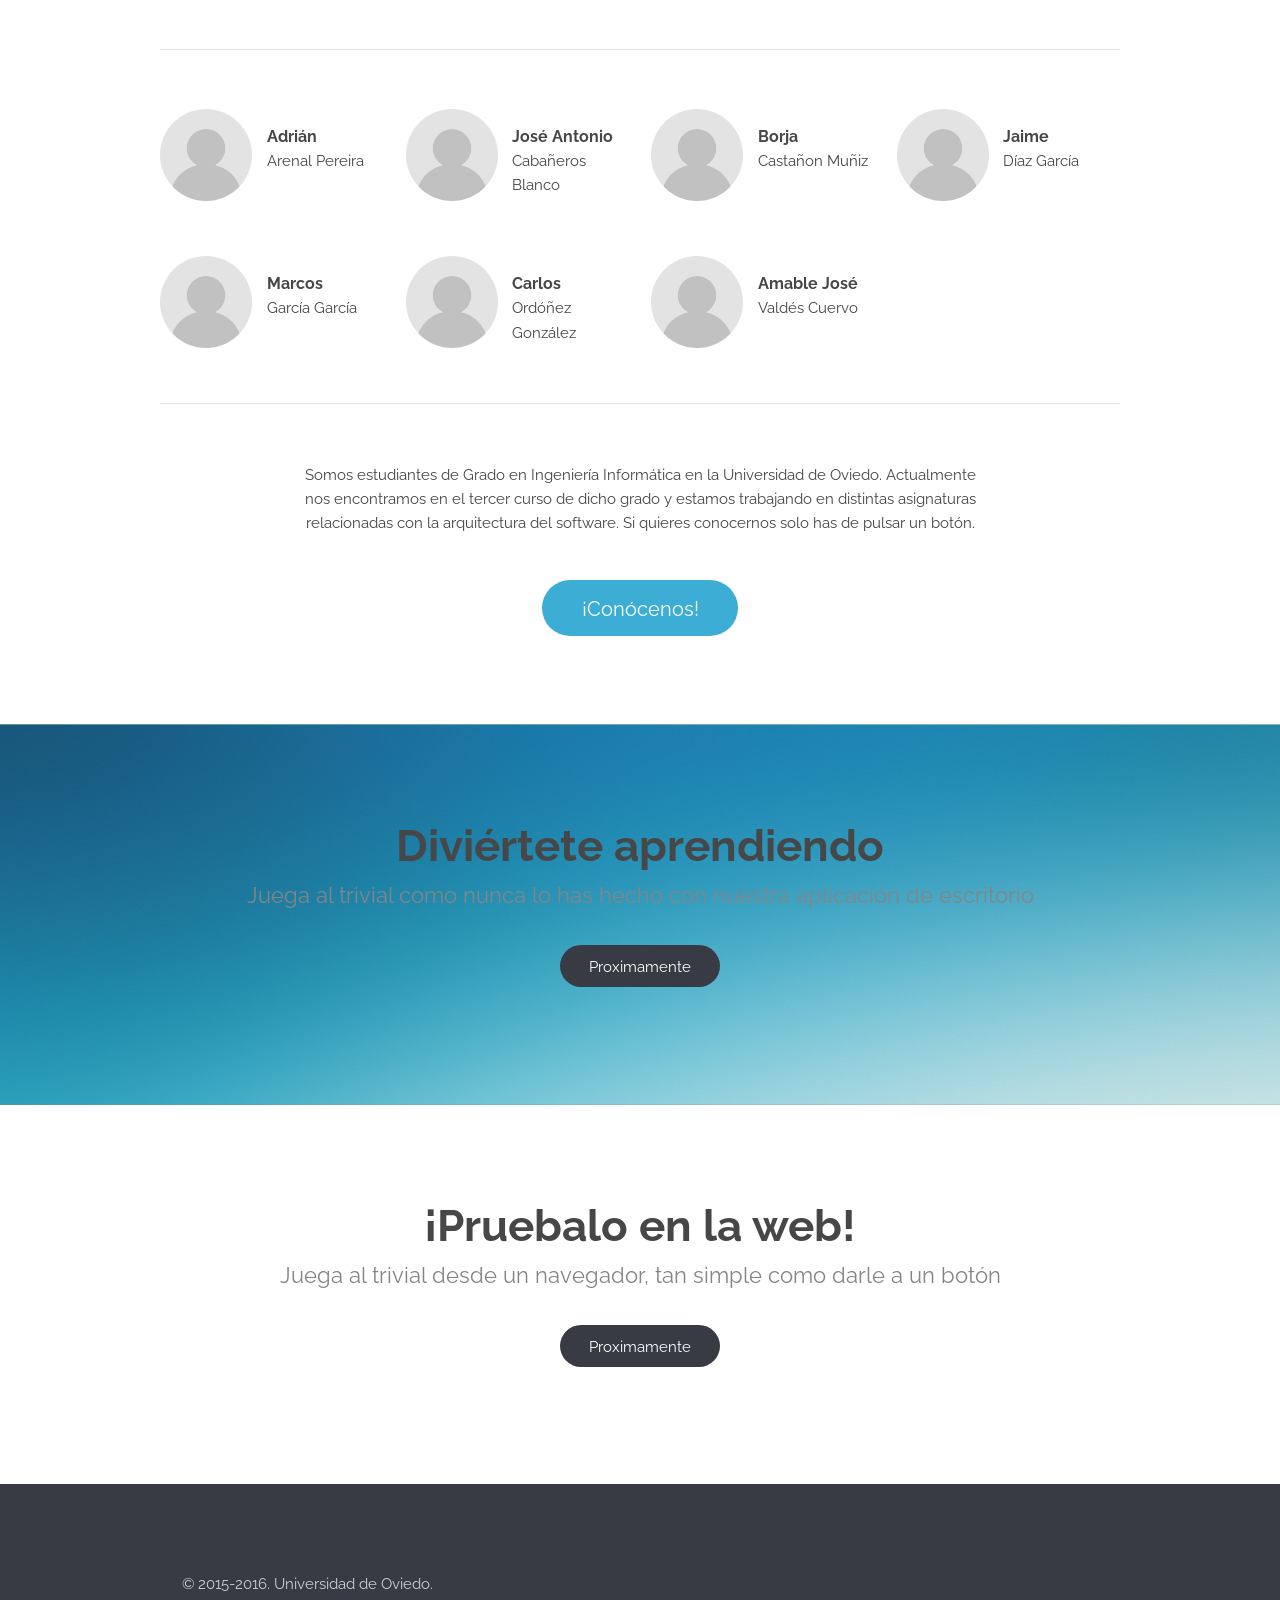
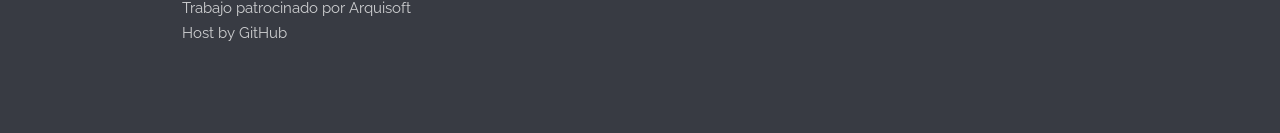
==== commit fdf3ce0d: "Correcciones Nuevo diseño, nuevas imágenes de fondo, error del apartado desarrolladores corregido, n" ====
--- a/index.html
+++ b/index.html
@@ -11,11 +11,11 @@
 		<meta http-equiv="content-type" content="text/html; charset=utf-8" />
 		<meta name="description" content="" />
 		<meta name="keywords" content="" />
-		<!--[if lte IE 8]><script src="js/html5shiv.js"></script><![endif]-->
-		<script src="js/jquery.min.js"></script>
-		<script src="js/skel.min.js"></script>
-		<script src="js/skel-layers.min.js"></script>
-		<script src="js/init.js"></script>
+		<!--[if lte IE 8]><script src="javascripts/html5shiv.js"></script><![endif]-->
+		<script src="javascripts/jquery.min.js"></script>
+		<script src="javascripts/skel.min.js"></script>
+		<script src="javascripts/skel-layers.min.js"></script>
+		<script src="javascripts/init.js"></script>
 		<noscript>
 			<link rel="stylesheet" href="css/skel.css" />
 			<link rel="stylesheet" href="css/style.css" />
@@ -54,7 +54,7 @@
 			<section id="one" class="wrapper style1 special">
 				<div class="container">
 					<header class="major">
-						<h2></h2>
+						<h2>Aprender nunca fue tan fácil</h2>
 						<p>Una aventura que no puedes dejar pasar</p>
 					</header>
 					<div class="row 150%">
@@ -102,16 +102,18 @@
 								<h4>José Antonio</h4>
 								<p>Cabañeros Blanco</p>
 							</section>
-							<section class="3u 6u$(medium) 12u$(xsmall) profile">
+							<section class="3u 6u(medium) 12u$(xsmall) profile">
 								<img src="images/profile_placeholder.gif" alt="" />
 								<h4>Borja</h4>
 								<p>Castañon Muñiz</p>
 							</section>
-							<section class="3u 6u$(medium) 12u$(xsmall) profile">
+							<section class="3u 6u(medium) 12u$(xsmall) profile">
 								<img src="images/profile_placeholder.gif" alt="" />
 								<h4>Jaime</h4>
 								<p>Díaz García</p>
 							</section>
+						</div>
+						<div class="row">
 							<section class="3u 6u(medium) 12u$(xsmall) profile">
 								<img src="images/profile_placeholder.gif" alt="" />
 								<h4>Marcos</h4>
@@ -122,7 +124,7 @@
 								<h4>Carlos</h4>
 								<p>Ordóñez González</p>
 							</section>
-							<section class="3u$ 6u$(medium) 12u$(xsmall) profile">
+							<section class="3u 6u(medium) 12u$(xsmall) profile">
 								<img src="images/profile_placeholder.gif" alt="" />
 								<h4>Amable José</h4>
 								<p>Valdés Cuervo</p>
@@ -142,23 +144,30 @@
 				</div>
 			</section>
 
-		<!-- Tercera: Juego (posibilidad de expandirlo a 3 más en un futuro) -->
-			<section id="three" class="wrapper style3 special">
+		<!-- Tercera -->
+			<section id="three" class="wrapper style1 special">
 				<div class="container">
 					<header class="major">
-						<h2>Diviértete jugando</h2>
-						<p>Juega al trivial como nunca lo has hecho</p>
-						<p>(Imagen trivial cuando esté listo)</p>
-						<ul class="actions">
-							<li>
-								<a class="button special" href="error.html">Treevial</a>
-								<a class="button special" href="error.html">Proximamente</a>
-							</li>
-						</ul>
+						<h2>Diviértete aprendiendo</h2>
+						<p>Juega al trivial como nunca lo has hecho con nuestra aplicación de escritorio</p>
+						<!-- <p>(Imagen trivial cuando esté listo)</p> -->
+						<a class="button special" href="error.html">Proximamente</a>
 					</header>
 				</div>
 			</section>
-
+			
+		<!-- Cuarta -->
+		<section id="one" class="wrapper style2 special">
+				<div class="container">
+					<header class="major">
+						<h2>¡Pruebalo en la web!</h2>
+						<p>Juega al trivial desde un navegador, tan simple como darle a un botón</p>
+						<!-- <p>(Imagen trivial cuando esté listo)</p> -->
+						<a class="button special" href="error.html">Proximamente</a>
+					</header>
+				</div>
+			</section>
+			
 		<!-- Pie -->
 			<footer id="footer">
 				<div class="container">
--- a/css/style.css
+++ b/css/style.css
@@ -1070,7 +1070,8 @@
 	}
 
 		.wrapper.style1 {
-			background-color: #D7F6FC;
+			background-image: url("../images/degradadoAzul.jpg");
+			background-size: auto;
 			border-bottom: 1px solid rgba(144, 144, 144, 0.25);
 			border-top: 1px solid rgba(144, 144, 144, 0.25);
 		}
@@ -1083,7 +1084,7 @@
 				.wrapper.style1 .box h2, .wrapper.style1 .box h3, .wrapper.style1 .box h4, .wrapper.style1 .box h5, .wrapper.style1 .box h6 {
 					color: #858585;
 				}
-
+				
 		.wrapper.style2 .profiles {
 			border-bottom: 1px solid rgba(144, 144, 144, 0.25);
 			border-top: 1px solid rgba(144, 144, 144, 0.25);
@@ -1116,24 +1117,6 @@
 
 			.wrapper.style2 footer p {
 				margin-bottom: 3em;
-			}
-
-		.wrapper.style3 {
-			background-color: #3cadd4;
-			color: #ffffff;
-		}
-
-			.wrapper.style3 h2, .wrapper.style3 h3, .wrapper.style3 p {
-				color: #ffffff;
-			}
-
-			.wrapper.style3 input[type="text"],
-			.wrapper.style3 input[type="password"],
-			.wrapper.style3 input[type="email"],
-			.wrapper.style3 select,
-			.wrapper.style3 textarea {
-				background-color: #fff;
-				color: #444;
 			}
 
 /* Footer */
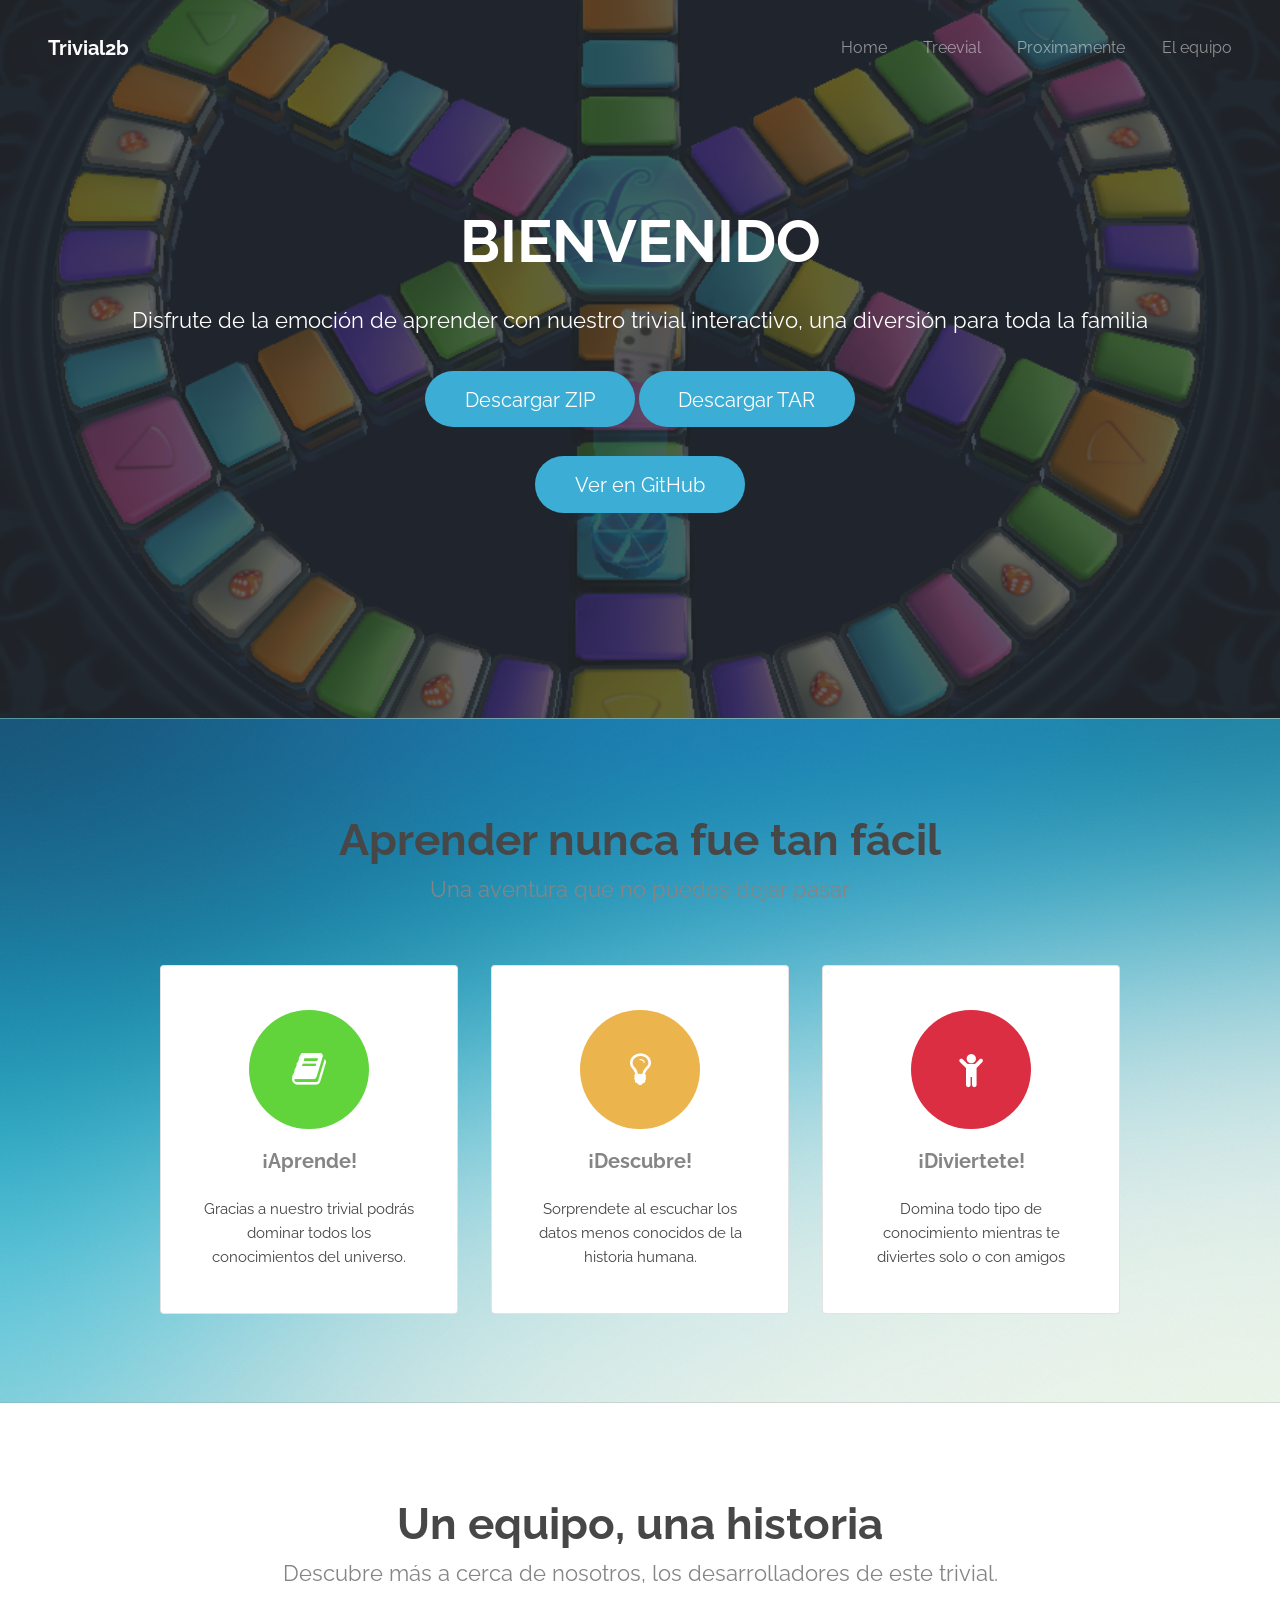
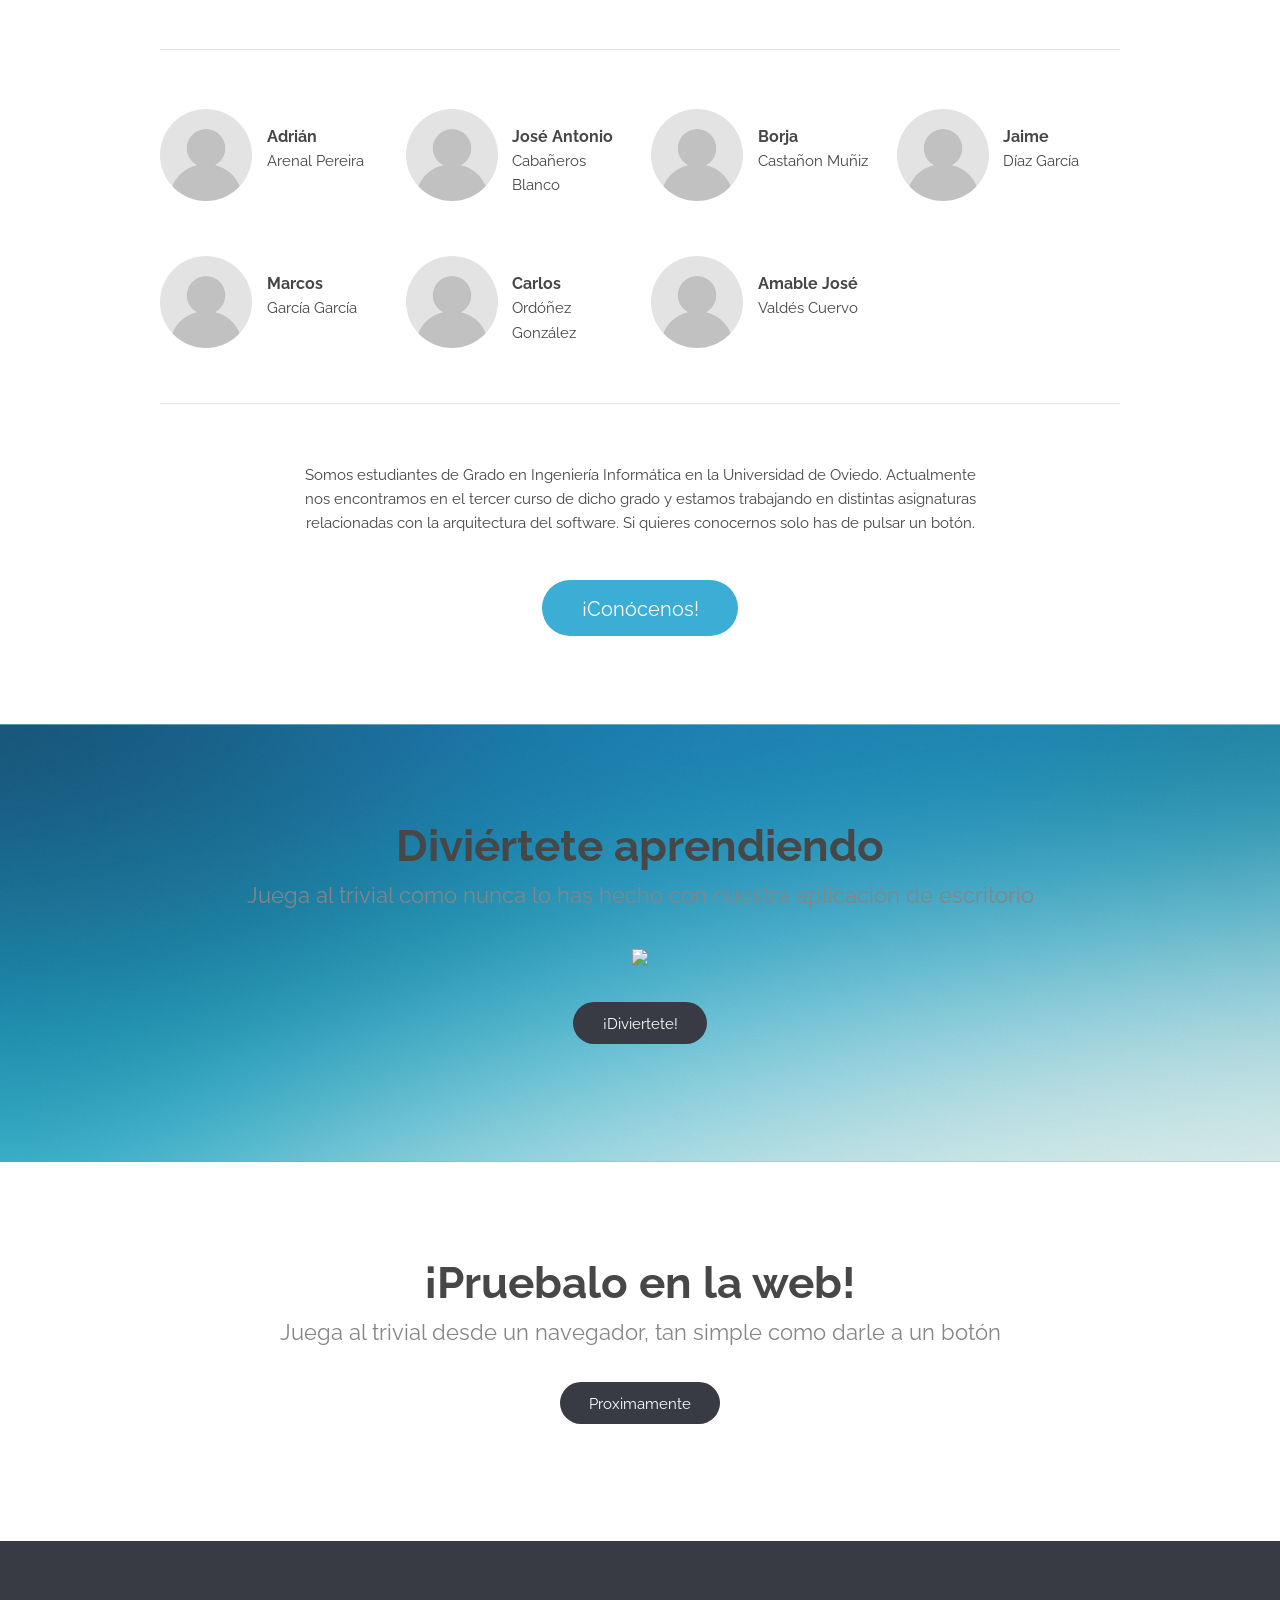
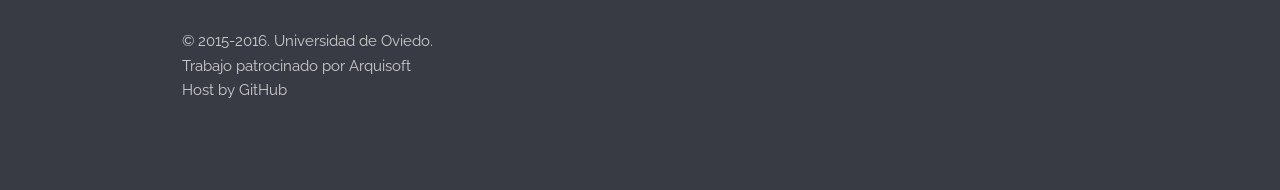
==== commit b9d26aa0: "Treevial Treevial.html añadido. Se han hecho correcciones y es necesario crear nuevas capturas de pa" ====
--- a/index.html
+++ b/index.html
@@ -4,7 +4,7 @@
 	templated.co @templatedco
 	Released for free under the Creative Commons Attribution 3.0 license (templated.co/license)
 -->
-<html lang="en">
+<html>
 	<head>
 		<meta charset="UTF-8">
 		<title>Trivial2b by Arquisoft</title>
@@ -30,7 +30,7 @@
 				<nav id="nav">
 					<ul>
 						<li><a href="index.html">Home</a></li>
-						<li><a href="error.html">Treevial</a></li>
+						<li><a href="Treevial.html">Treevial</a></li>
 						<li><a href="error.html">Proximamente</a></li>
 						<li><a href="error.html">El equipo</a></li>
 					</ul>
@@ -47,7 +47,11 @@
 						<a class="button big" href="https://github.com/Arquisoft/Trivial2b/tarball/master">Descargar TAR</a>
 					</li>
 				</ul>
-				<a class="button big" href="https://github.com/Arquisoft/Trivial2b">Ver en GitHub</a>
+				<ul class="actions">
+					<li>
+						<a class="button big" href="https://github.com/Arquisoft/Trivial2b">Ver en GitHub</a>
+					</li>
+				</ul>
 			</section>
 
 		<!-- Primera: publicidad -->
@@ -150,8 +154,8 @@
 					<header class="major">
 						<h2>Diviértete aprendiendo</h2>
 						<p>Juega al trivial como nunca lo has hecho con nuestra aplicación de escritorio</p>
-						<!-- <p>(Imagen trivial cuando esté listo)</p> -->
-						<a class="button special" href="error.html">Proximamente</a>
+						<p><img src="images/Treevial_juego.png"/></p>
+						<a class="button special" href="Treevial.html">¡Diviertete!</a>
 					</header>
 				</div>
 			</section>
--- a/css/style.css
+++ b/css/style.css
@@ -574,6 +574,17 @@
 
 			.image.fit img {
 				width: 100%;
+			}
+			
+		.image.fix {
+			display: block;
+			margin: 0 0 2em 0;
+			width: 67%;
+		}
+
+			.image.fix img {
+				width: 67%;
+				margin: 0 40%;
 			}
 
 /* List */
@@ -1059,6 +1070,34 @@
 			font-size: 1.5em;
 			margin-bottom: 1.75em;
 		}
+		
+/* Banner Treevial*/
+
+	#bannerTreevial {
+		background-image: url(../images/dark_tint.png), url(../images/Treevial_juego.png);
+		background-position: center center;
+		background-size: cover;
+		color: #ffffff;
+		padding: 14em 0em 14em;
+		text-align: center;
+	}
+
+		#bannerTreevial :last-child {
+			margin-bottom: 0;
+		}
+
+		#bannerTreevial h2 {
+			color: #fff;
+			font-size: 3em;
+			line-height: 1.0em;
+			margin: 0 0 0.5em 0;
+			padding: 0;
+		}
+
+		#bannerTreevial p {
+			font-size: 1.5em;
+			margin-bottom: 1.75em;
+		}		
 
 /* Wrapper */
 
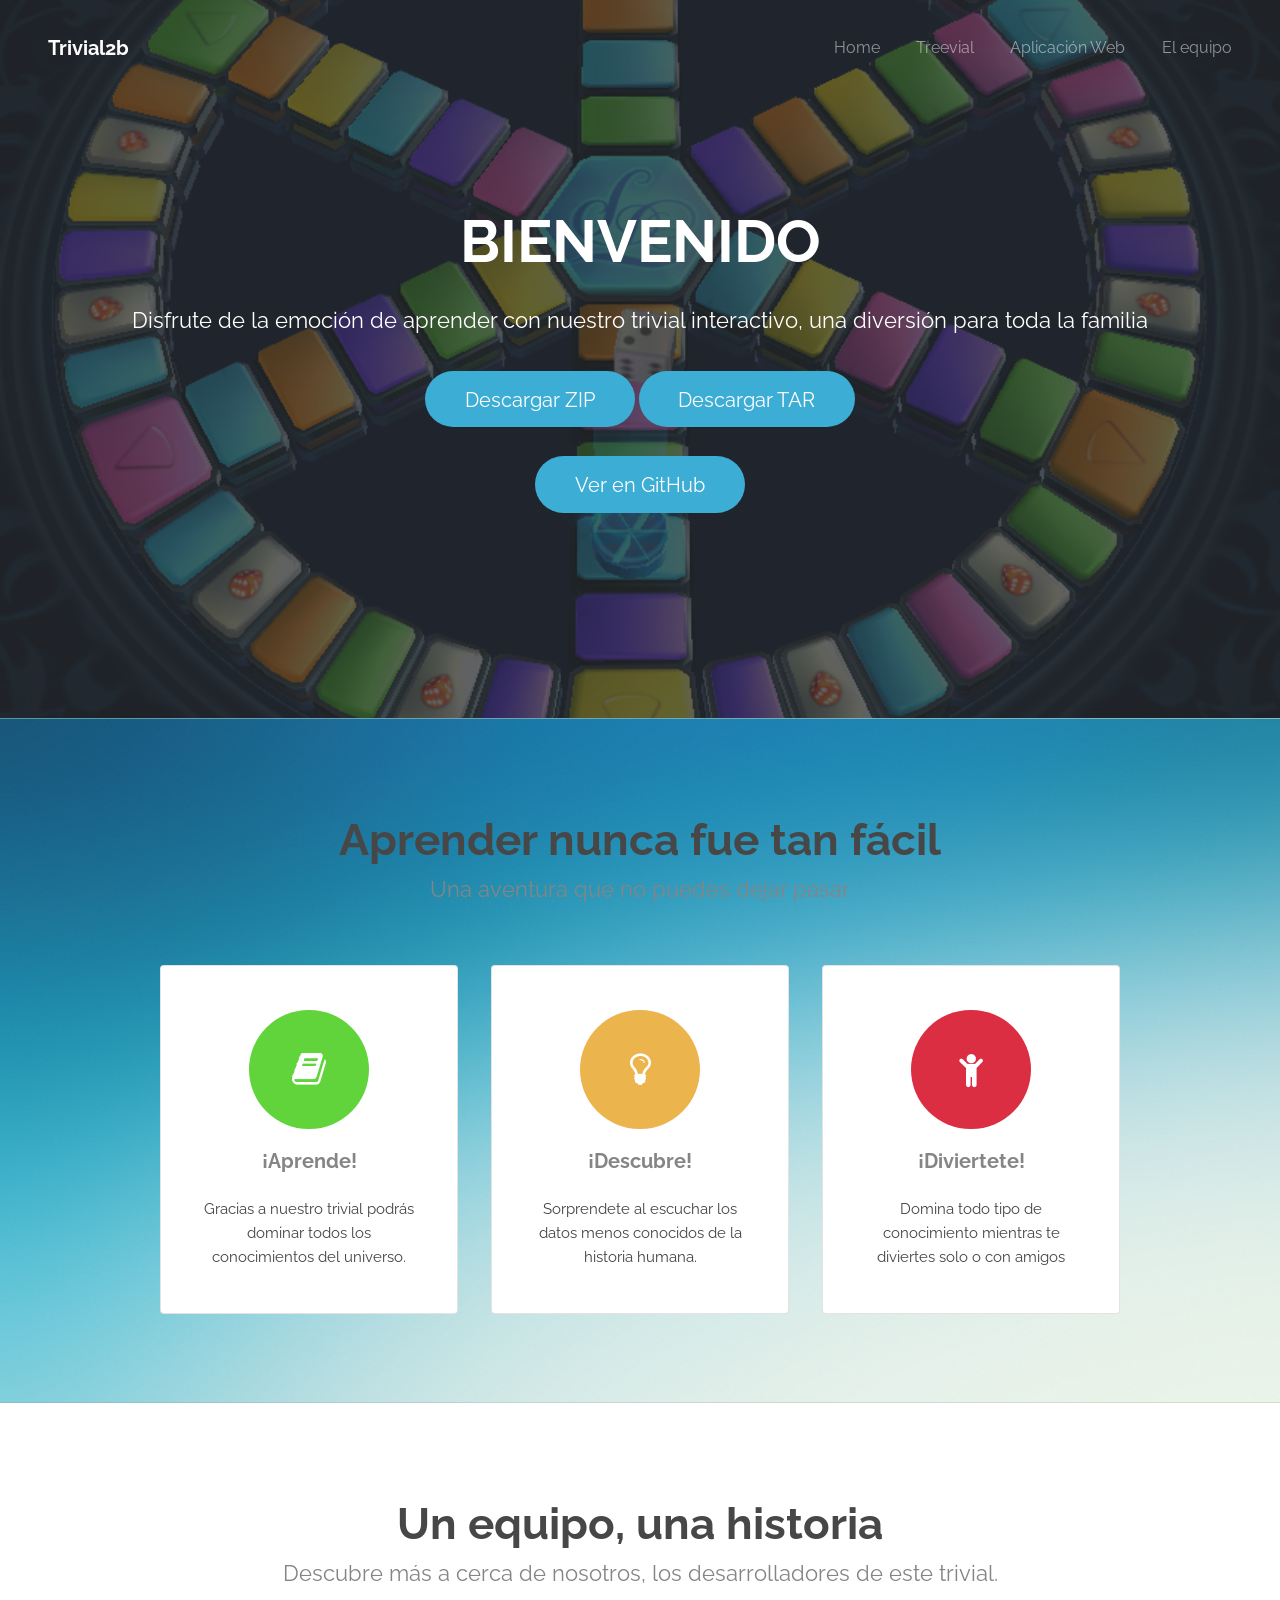
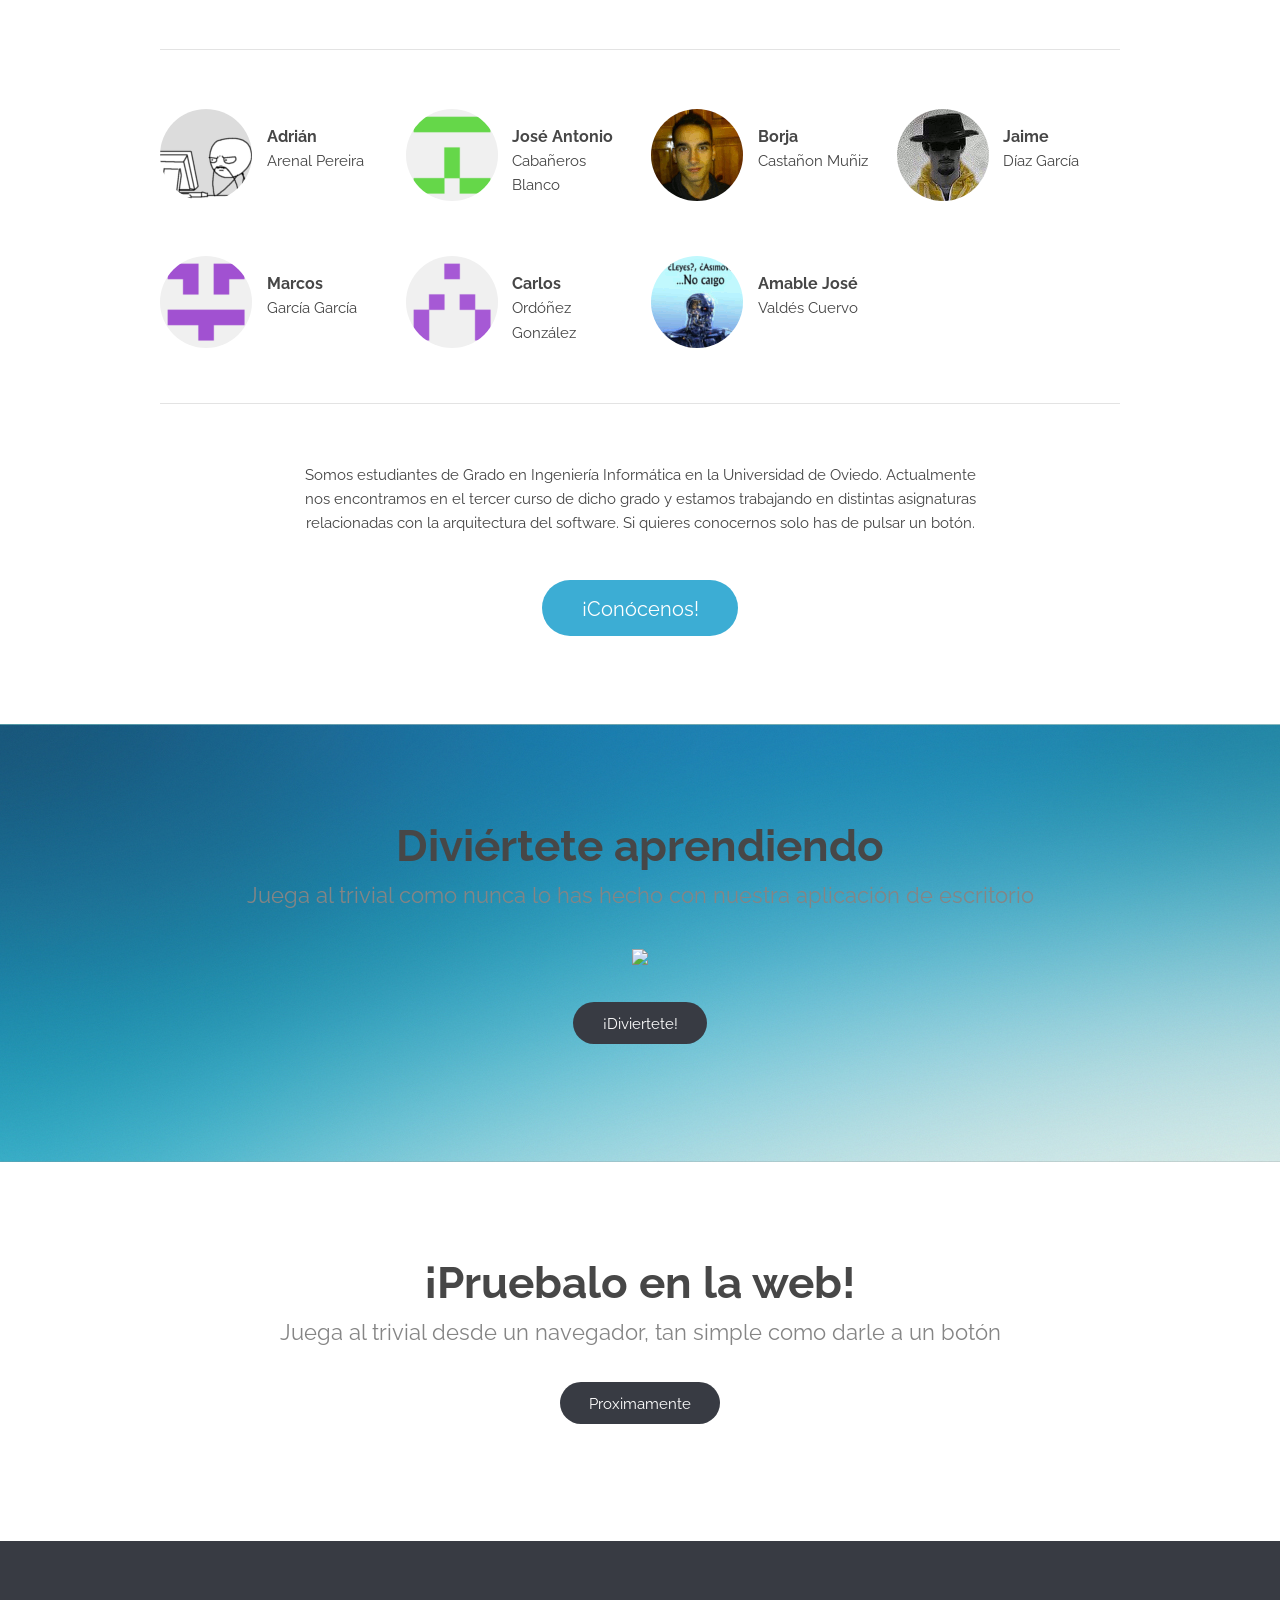
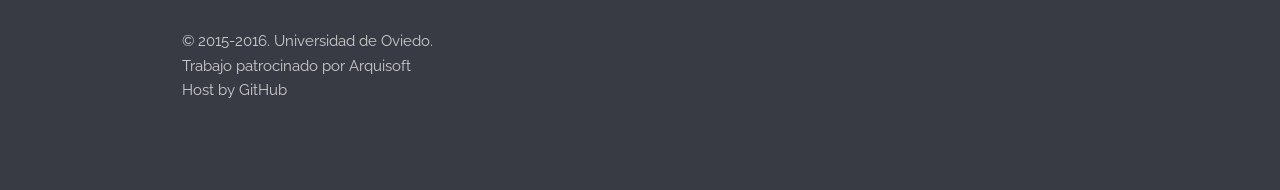
==== commit b8b86295: "Añadida página de equipo Los integrantes del equipo han sido añadidos con fotos incluidas." ====
--- a/index.html
+++ b/index.html
@@ -30,9 +30,9 @@
 				<nav id="nav">
 					<ul>
 						<li><a href="index.html">Home</a></li>
-						<li><a href="Treevial.html">Treevial</a></li>
-						<li><a href="error.html">Proximamente</a></li>
-						<li><a href="error.html">El equipo</a></li>
+						<li><a href="treevial.html">Treevial</a></li>
+						<li><a href="aplicacionWeb.html">Aplicación Web</a></li>
+						<li><a href="equipo.html">El equipo</a></li>
 					</ul>
 				</nav>
 			</header>
@@ -97,39 +97,39 @@
 					<section class="profiles">
 						<div class="row">
 							<section class="3u 6u(medium) 12u$(xsmall) profile">
-								<img src="images/profile_placeholder.gif" alt="" />
+								<img src="images/avataresGIF/adrian.gif" alt="" />
 								<h4>Adrián</h4>
 								<p>Arenal Pereira</p>
 							</section>
 							<section class="3u 6u(medium) 12u$(xsmall) profile">
-								<img src="images/profile_placeholder.gif" alt="" />
+								<img src="images/avataresGIF/jose.gif" alt="" />
 								<h4>José Antonio</h4>
 								<p>Cabañeros Blanco</p>
 							</section>
 							<section class="3u 6u(medium) 12u$(xsmall) profile">
-								<img src="images/profile_placeholder.gif" alt="" />
+								<img src="images/avataresGIF/borja.gif" alt="" />
 								<h4>Borja</h4>
 								<p>Castañon Muñiz</p>
 							</section>
 							<section class="3u 6u(medium) 12u$(xsmall) profile">
-								<img src="images/profile_placeholder.gif" alt="" />
+								<img src="images/avataresGIF/jaime.gif" alt="" />
 								<h4>Jaime</h4>
 								<p>Díaz García</p>
 							</section>
 						</div>
 						<div class="row">
 							<section class="3u 6u(medium) 12u$(xsmall) profile">
-								<img src="images/profile_placeholder.gif" alt="" />
+								<img src="images/avataresGIF/marcos.gif" alt="" />
 								<h4>Marcos</h4>
 								<p>García García</p>
 							</section>
 							<section class="3u 6u(medium) 12u$(xsmall) profile">
-								<img src="images/profile_placeholder.gif" alt="" />
+								<img src="images/avataresGIF/carlos.gif" alt="" />
 								<h4>Carlos</h4>
 								<p>Ordóñez González</p>
 							</section>
 							<section class="3u 6u(medium) 12u$(xsmall) profile">
-								<img src="images/profile_placeholder.gif" alt="" />
+								<img src="images/avataresGIF/amable.gif" alt="" />
 								<h4>Amable José</h4>
 								<p>Valdés Cuervo</p>
 							</section>
@@ -141,7 +141,7 @@
 						</p>
 						<ul class="actions">
 							<li>
-								<a href="error.html" class="button big">¡Conócenos!</a>
+								<a href="equipo.html" class="button big">¡Conócenos!</a>
 							</li>
 						</ul>
 					</footer>
@@ -154,8 +154,8 @@
 					<header class="major">
 						<h2>Diviértete aprendiendo</h2>
 						<p>Juega al trivial como nunca lo has hecho con nuestra aplicación de escritorio</p>
-						<p><img src="images/Treevial_juego.png"/></p>
-						<a class="button special" href="Treevial.html">¡Diviertete!</a>
+						<p><img src="images/treevial_Juego.png"/></p>
+						<a class="button special" href="treevial.html">¡Diviertete!</a>
 					</header>
 				</div>
 			</section>
--- a/css/style.css
+++ b/css/style.css
@@ -1157,7 +1157,7 @@
 			.wrapper.style2 footer p {
 				margin-bottom: 3em;
 			}
-
+			
 /* Footer */
 
 	#footer {
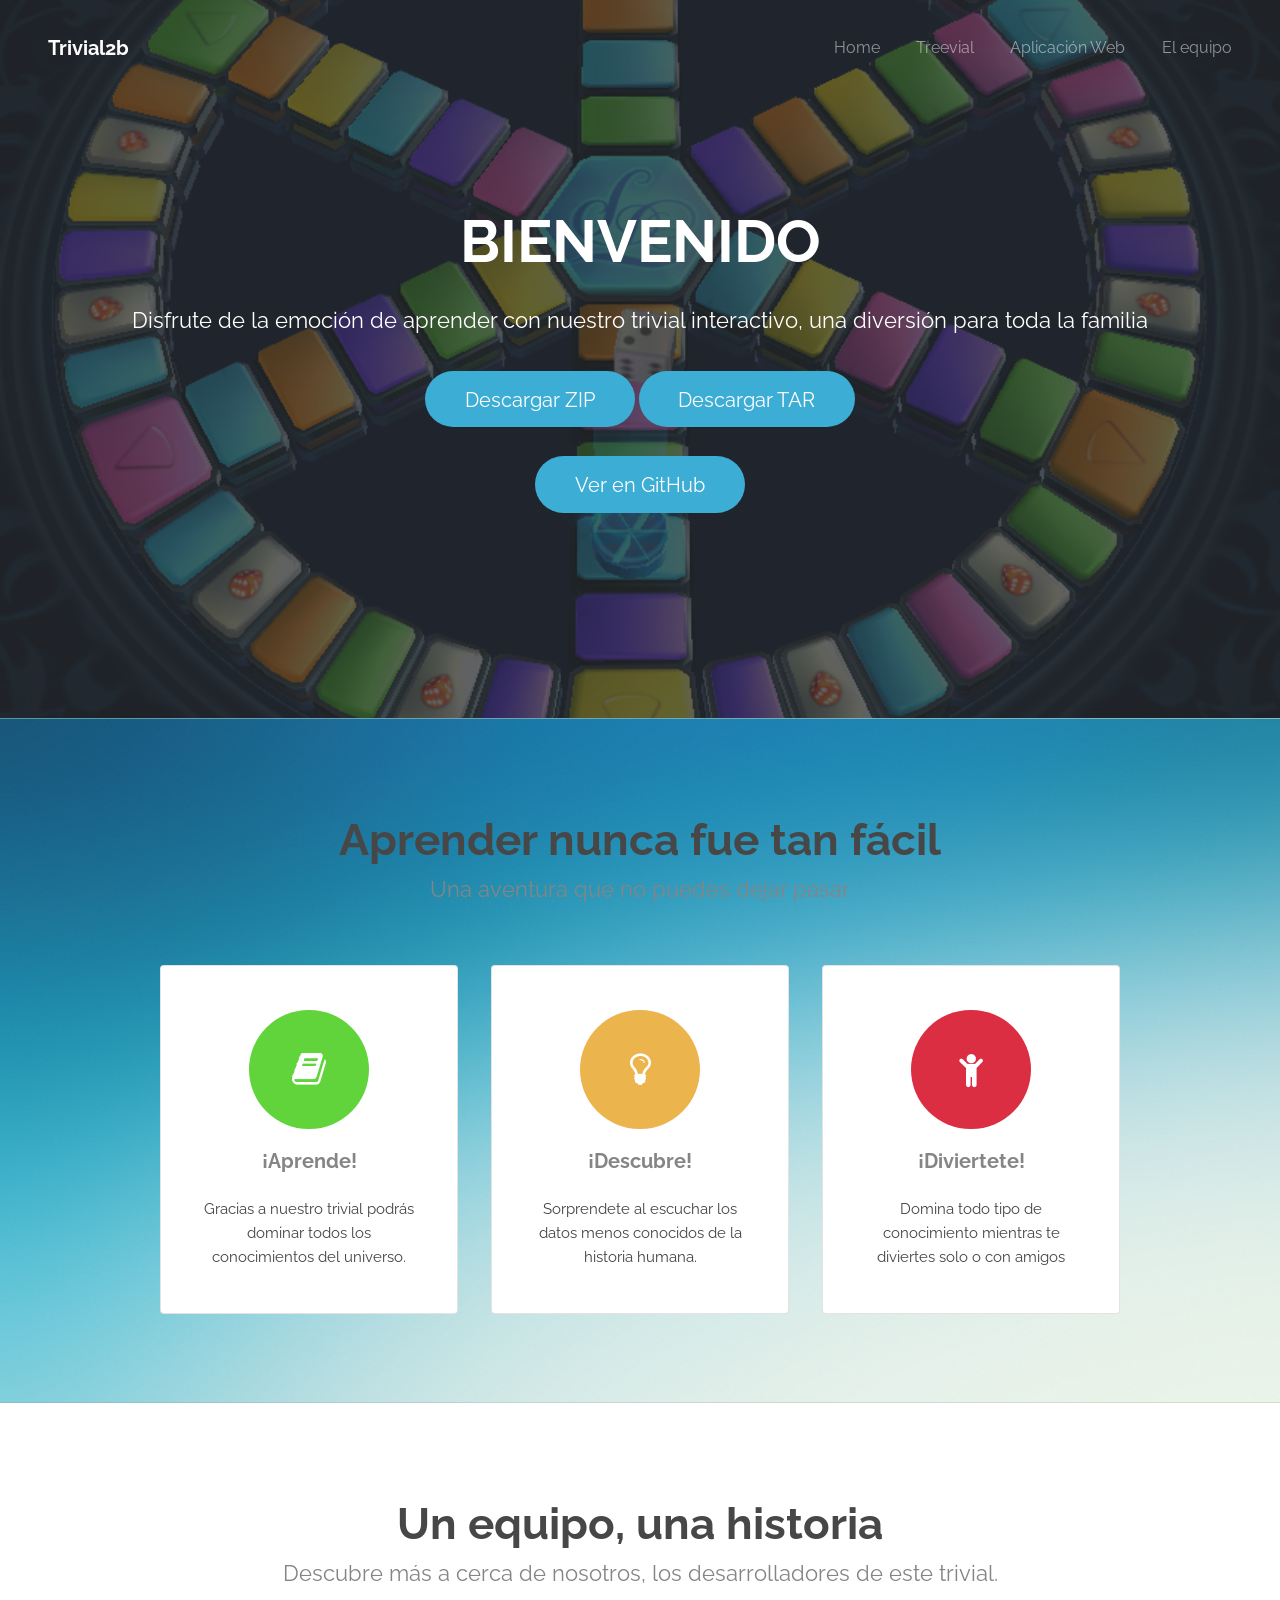
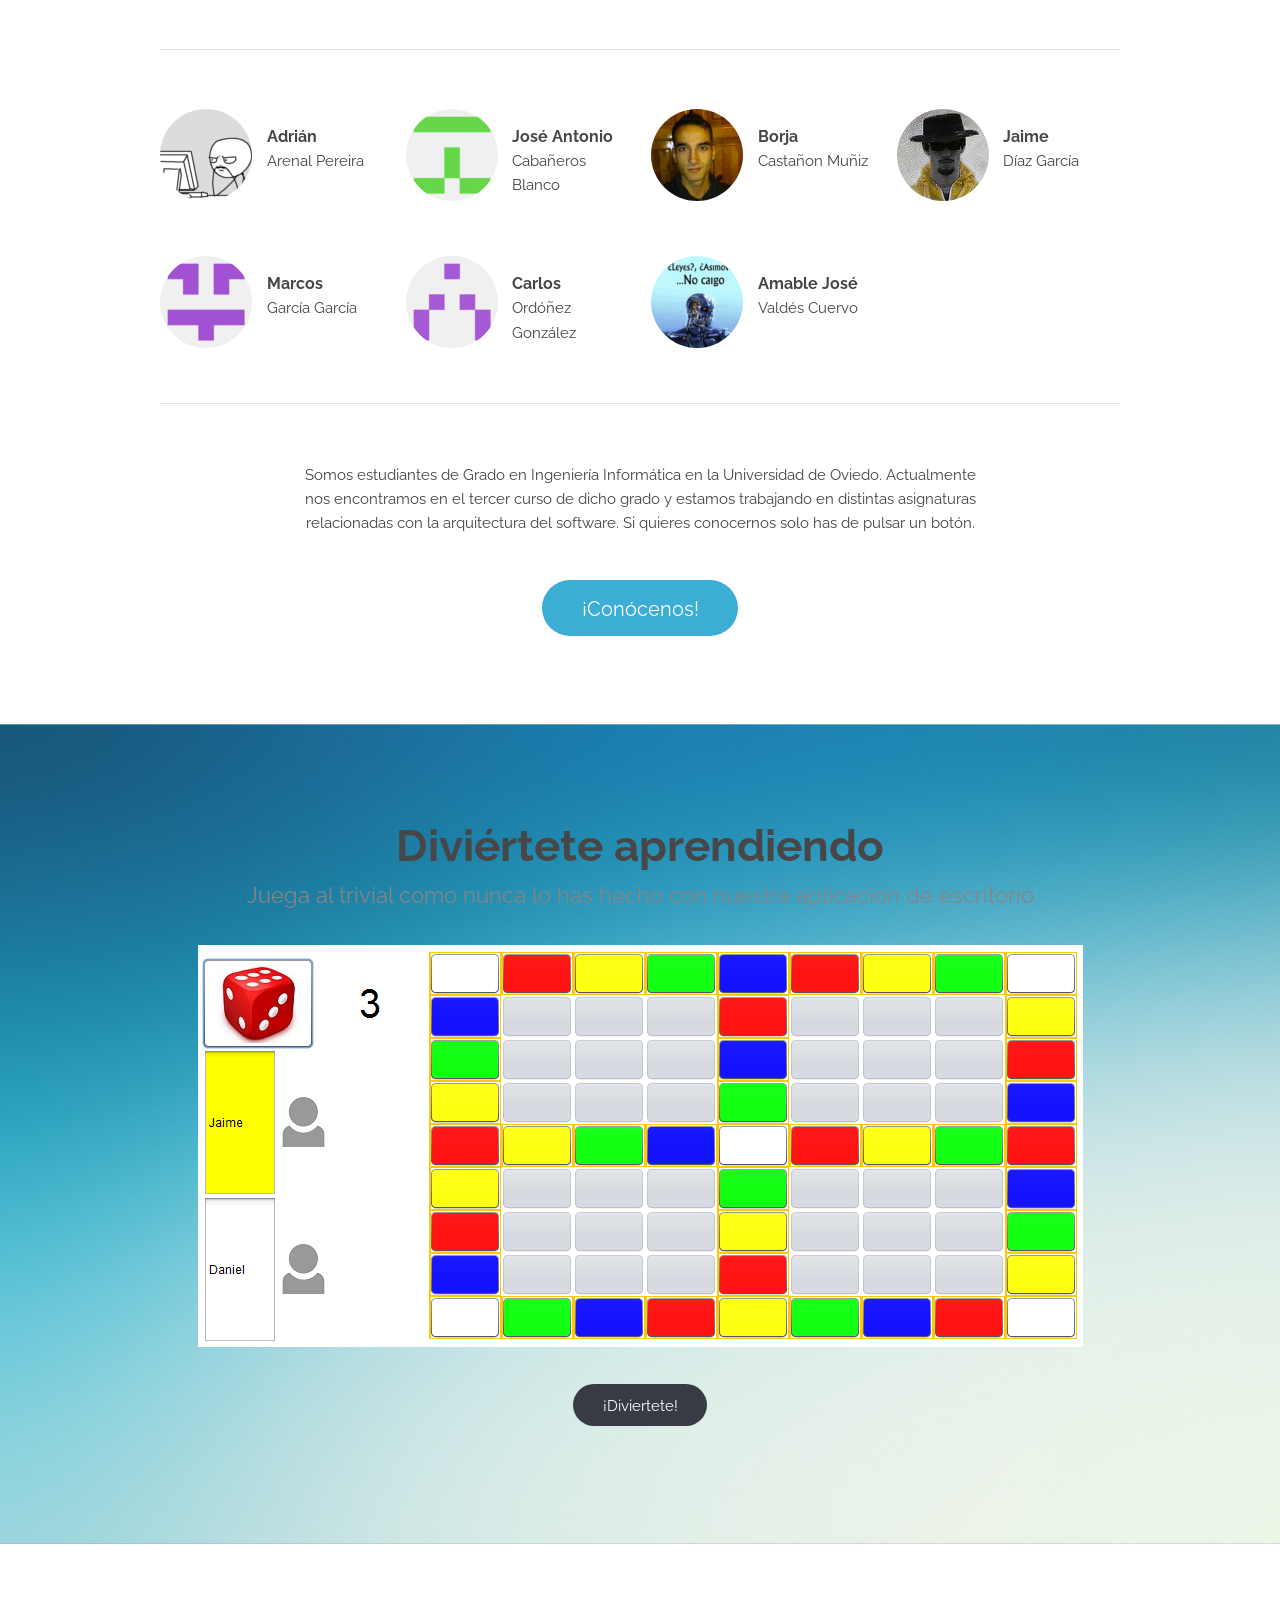
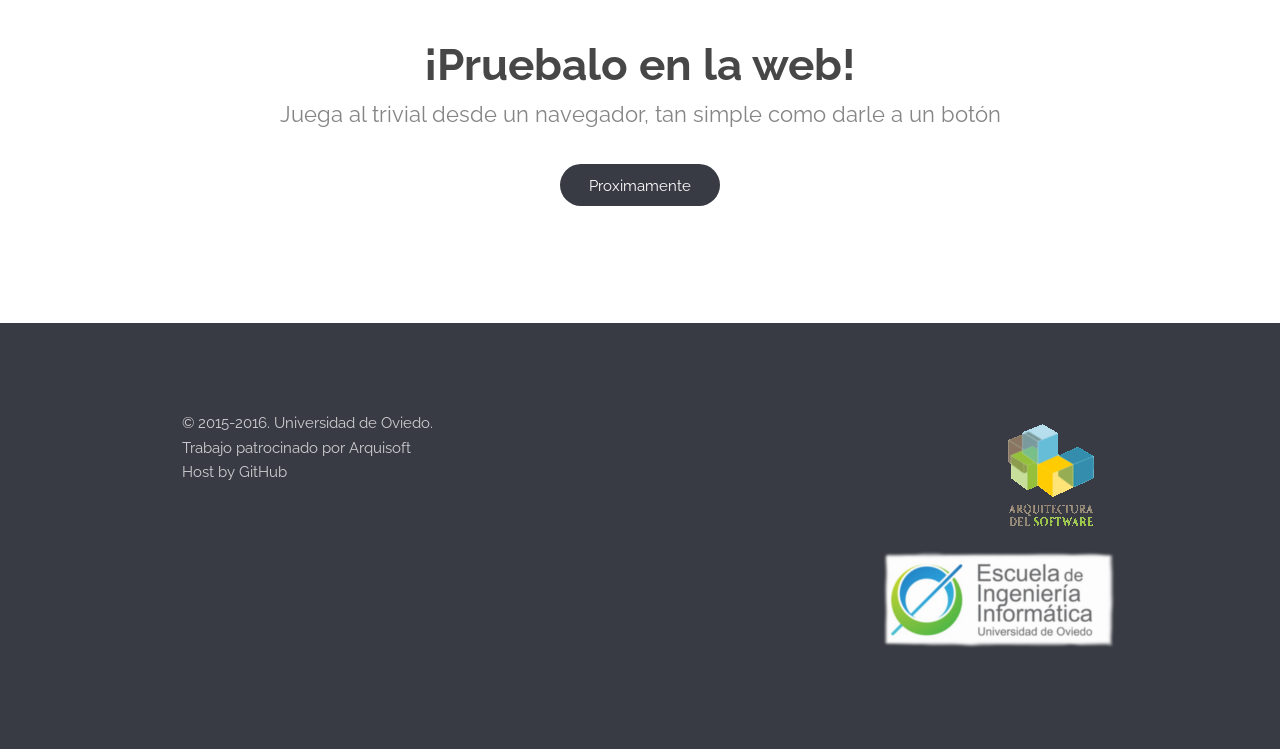
==== commit 7e24f8e1: "Arreglados bugs y mejoras Editadas imagenes Nuevo footer Añadidos Arquisoft y Uniovi como colaborado" ====
--- a/index.html
+++ b/index.html
@@ -154,7 +154,7 @@
 					<header class="major">
 						<h2>Diviértete aprendiendo</h2>
 						<p>Juega al trivial como nunca lo has hecho con nuestra aplicación de escritorio</p>
-						<p><img src="images/treevial_Juego.png"/></p>
+						<p><img src="images/treevial_Tablero.png"/></p>
 						<a class="button special" href="treevial.html">¡Diviertete!</a>
 					</header>
 				</div>
@@ -173,7 +173,7 @@
 			</section>
 			
 		<!-- Pie -->
-			<footer id="footer">
+		<footer id="footer">
 				<div class="container">
 					<div class="row">
 						<div class="8u 12u$(medium)">
@@ -183,6 +183,16 @@
 								<li>Host by <a href="https://github.com/">GitHub</a></li>
 							</ul>
 						</div>
+						<div class="4u$ 12u$(medium)">
+							<ul class="icons">
+								<li>
+									<a href="https://github.com/Arquisoft"><img src="images/arquisof.gif"/></a>
+								</li>
+								<li>
+									<a href="https://ingenieriainformatica.uniovi.es/"><img src="images/escuela.png"/></a>
+								</li>
+							</ul>
+						</div>
 					</div>
 				</div>
 			</footer>
--- a/css/style.css
+++ b/css/style.css
@@ -1074,7 +1074,7 @@
 /* Banner Treevial*/
 
 	#bannerTreevial {
-		background-image: url(../images/dark_tint.png), url(../images/Treevial_juego.png);
+		background-image: url(../images/dark_tint.png), url(../images/Treevial_Tablero.png);
 		background-position: center center;
 		background-size: cover;
 		color: #ffffff;
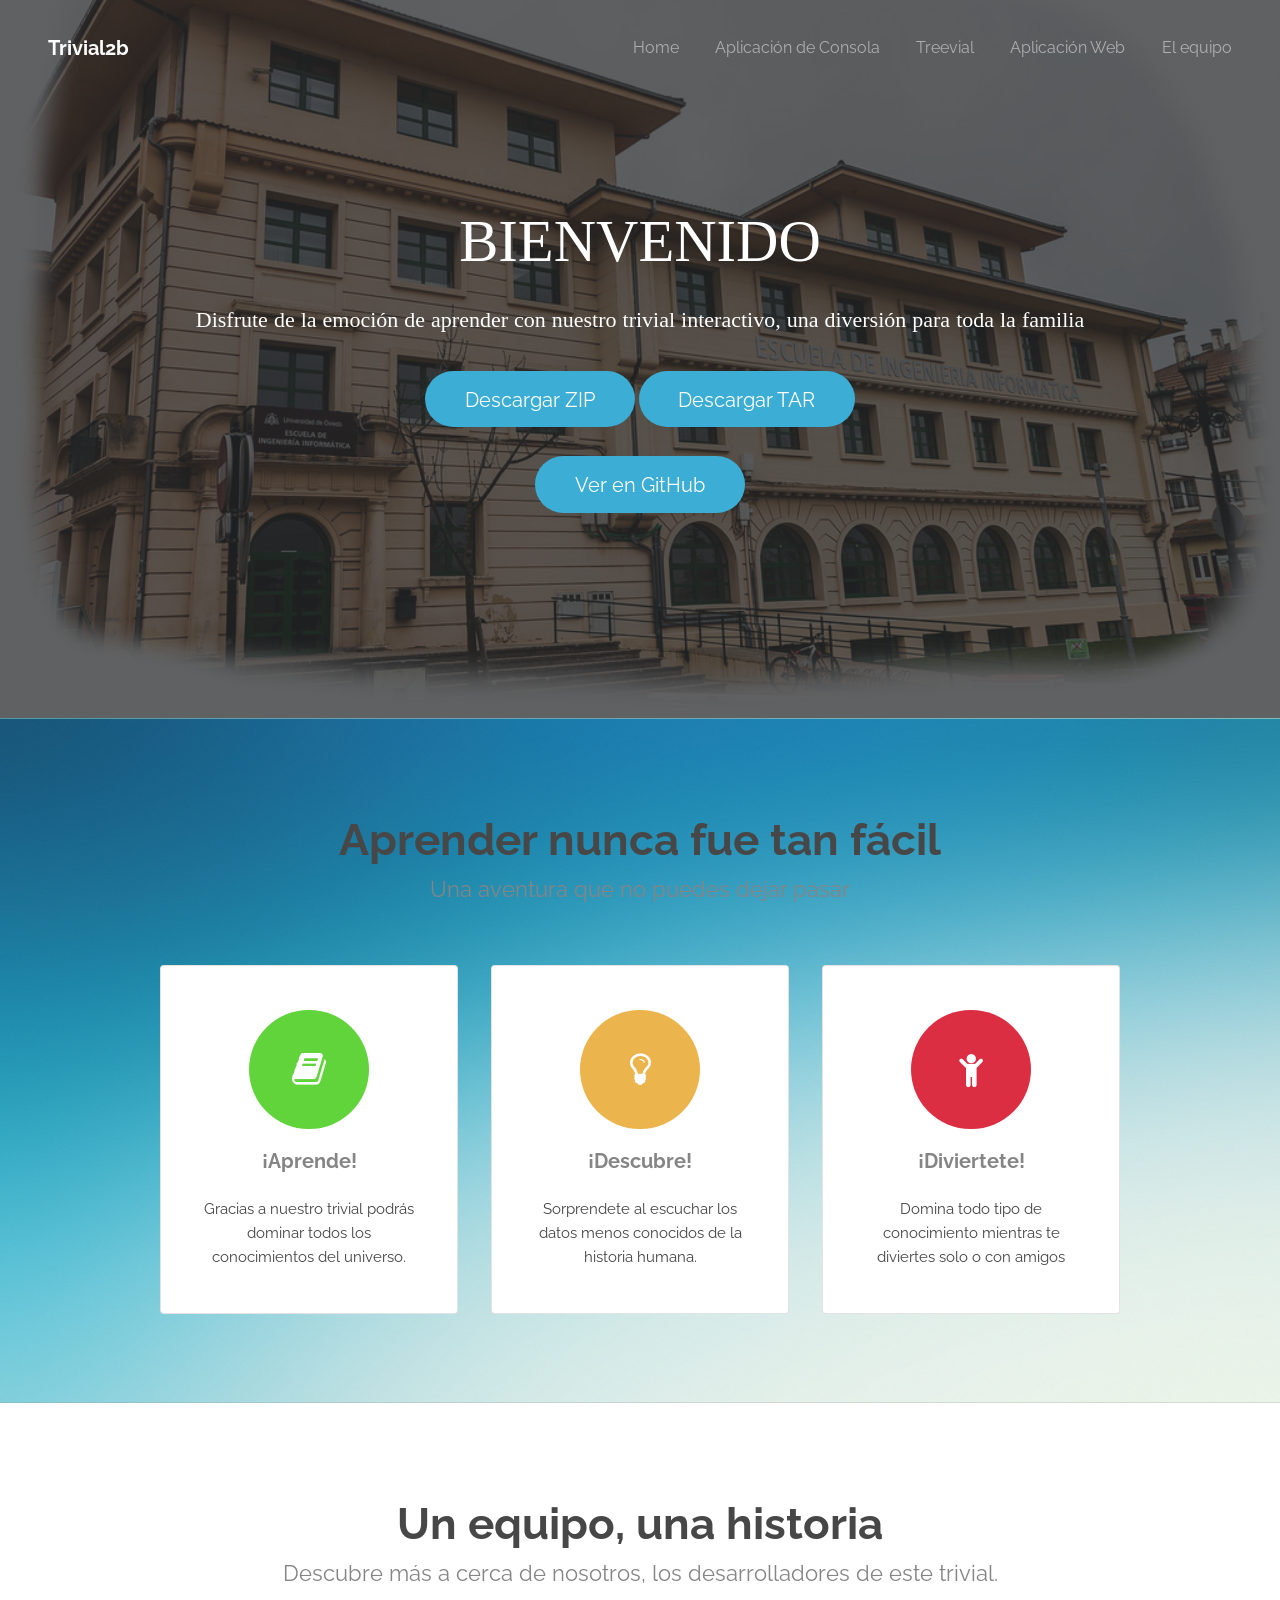
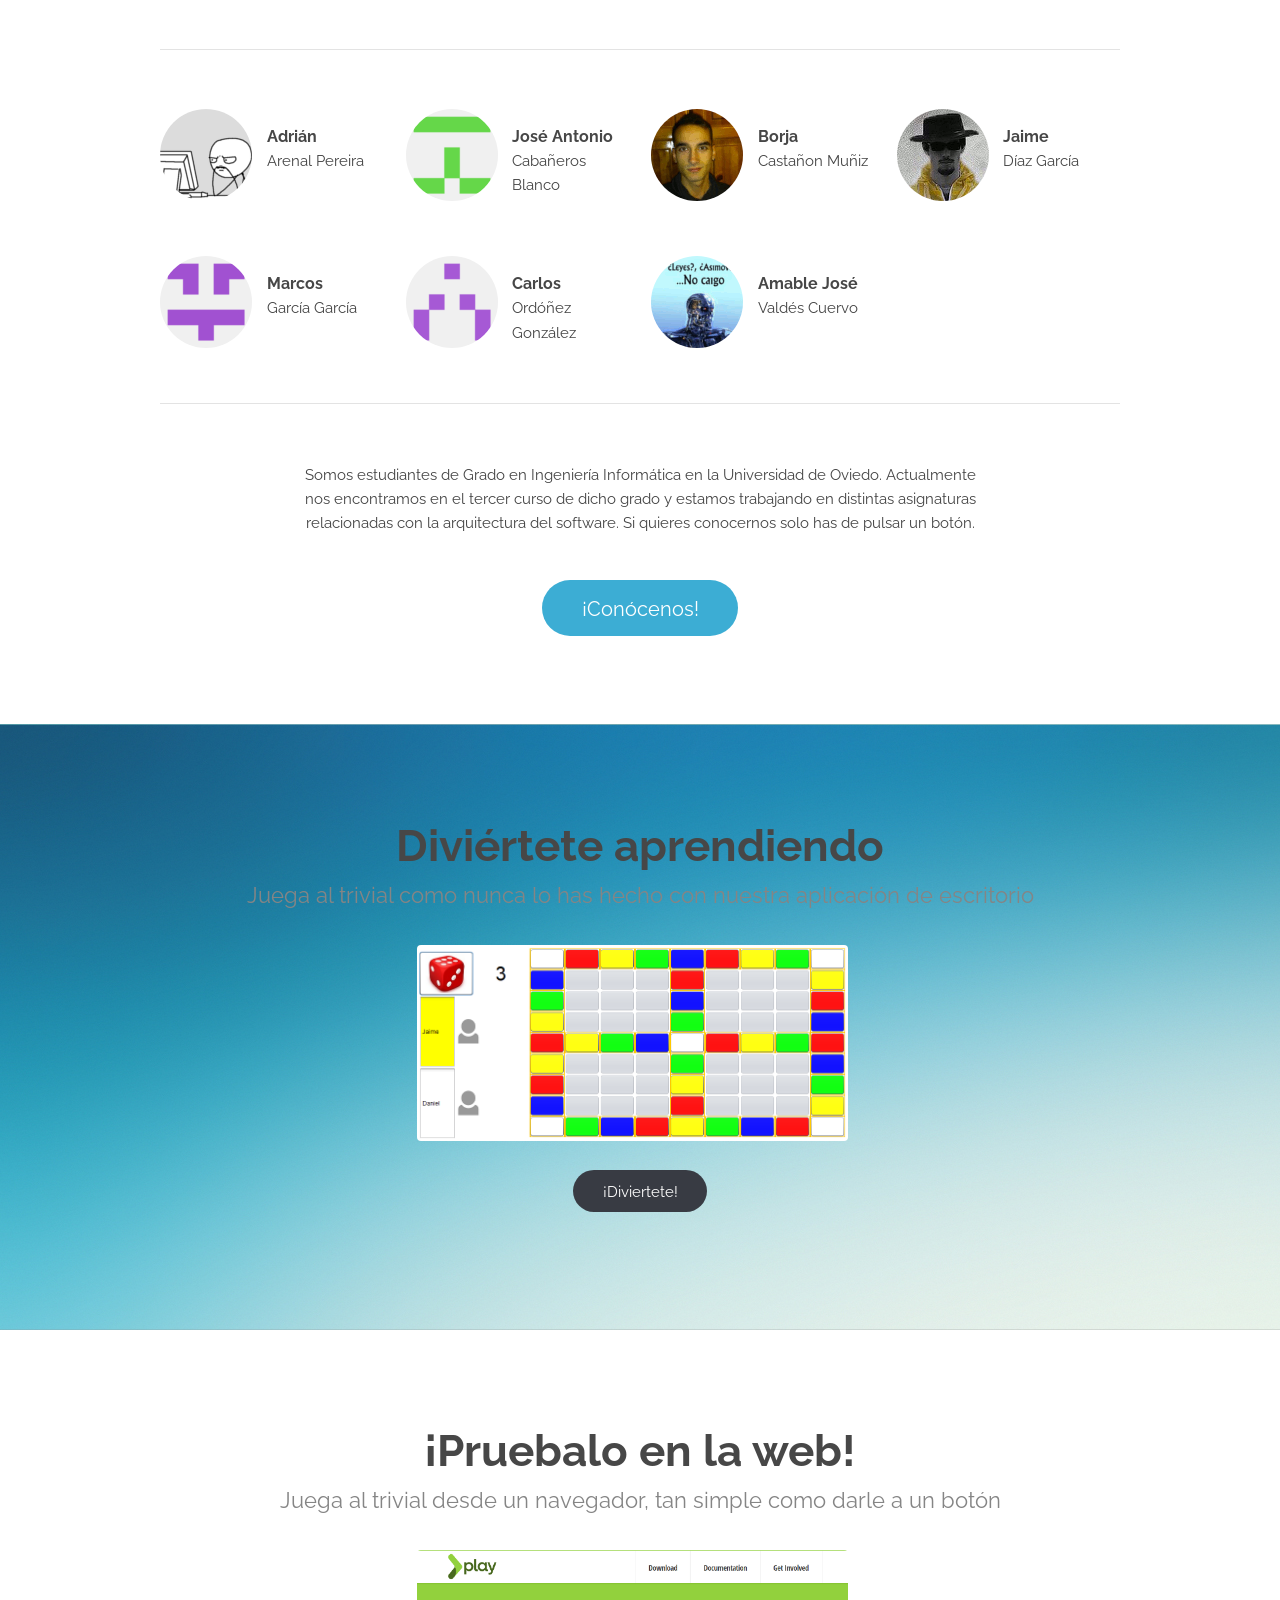
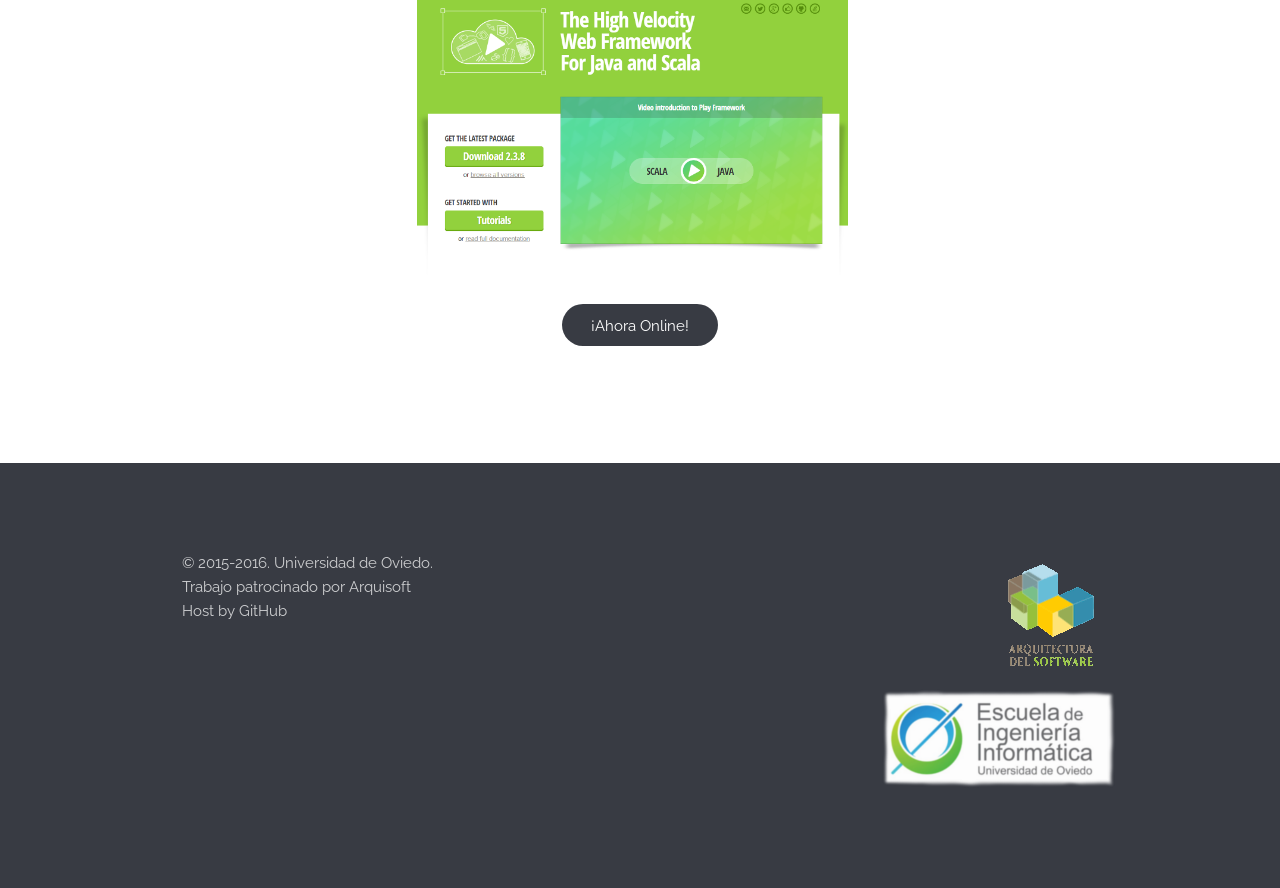
==== commit 7c59a28b: "Añadida aplicación de consola y corregidos bugs Más bugs corregidos al igualq ue se han añadido nuev" ====
--- a/index.html
+++ b/index.html
@@ -30,6 +30,7 @@
 				<nav id="nav">
 					<ul>
 						<li><a href="index.html">Home</a></li>
+						<li><a href="consola.html">Aplicación de Consola</a></li>
 						<li><a href="treevial.html">Treevial</a></li>
 						<li><a href="aplicacionWeb.html">Aplicación Web</a></li>
 						<li><a href="equipo.html">El equipo</a></li>
@@ -154,7 +155,9 @@
 					<header class="major">
 						<h2>Diviértete aprendiendo</h2>
 						<p>Juega al trivial como nunca lo has hecho con nuestra aplicación de escritorio</p>
-						<p><img src="images/treevial_Tablero.png"/></p>
+						<div class="image fix" >
+							<img src="images/treevial_Tablero.png"/>
+						</div>
 						<a class="button special" href="treevial.html">¡Diviertete!</a>
 					</header>
 				</div>
@@ -166,8 +169,10 @@
 					<header class="major">
 						<h2>¡Pruebalo en la web!</h2>
 						<p>Juega al trivial desde un navegador, tan simple como darle a un botón</p>
-						<!-- <p>(Imagen trivial cuando esté listo)</p> -->
-						<a class="button special" href="error.html">Proximamente</a>
+						<div class="image fix" >
+							<img src="images/play.png"/>
+						</div>
+						<a class="button special" href="aplicacionWeb.html">¡Ahora Online!</a>
 					</header>
 				</div>
 			</section>
--- a/css/style.css
+++ b/css/style.css
@@ -1046,7 +1046,7 @@
 /* Banner */
 
 	#banner {
-		background-image: url(../images/dark_tint.png), url(../images/bokeh_car_lights_bg.jpg);
+		background-image: url(../images/dark_tint.png), url(../images/universidad.png);
 		background-position: center center;
 		background-size: cover;
 		color: #ffffff;
@@ -1064,17 +1064,23 @@
 			line-height: 1.25em;
 			margin: 0 0 0.5em 0;
 			padding: 0;
+			font-family: FontAwesome;
+			font-style: normal;
+			font-weight: normal;
 		}
 
 		#banner p {
 			font-size: 1.5em;
 			margin-bottom: 1.75em;
+			font-family: FontAwesome;
+			font-style: normal;
+			font-weight: normal;
 		}
 		
 /* Banner Treevial*/
 
 	#bannerTreevial {
-		background-image: url(../images/dark_tint.png), url(../images/Treevial_Tablero.png);
+		background-image: url(../images/dark_tint.png), url(../images/treevial_Tablero.png);
 		background-position: center center;
 		background-size: cover;
 		color: #ffffff;
@@ -1092,11 +1098,17 @@
 			line-height: 1.0em;
 			margin: 0 0 0.5em 0;
 			padding: 0;
+			font-family: FontAwesome;
+			font-style: normal;
+			font-weight: normal;
 		}
 
 		#bannerTreevial p {
 			font-size: 1.5em;
 			margin-bottom: 1.75em;
+			font-family: FontAwesome;
+			font-style: normal;
+			font-weight: normal;
 		}		
 
 /* Wrapper */
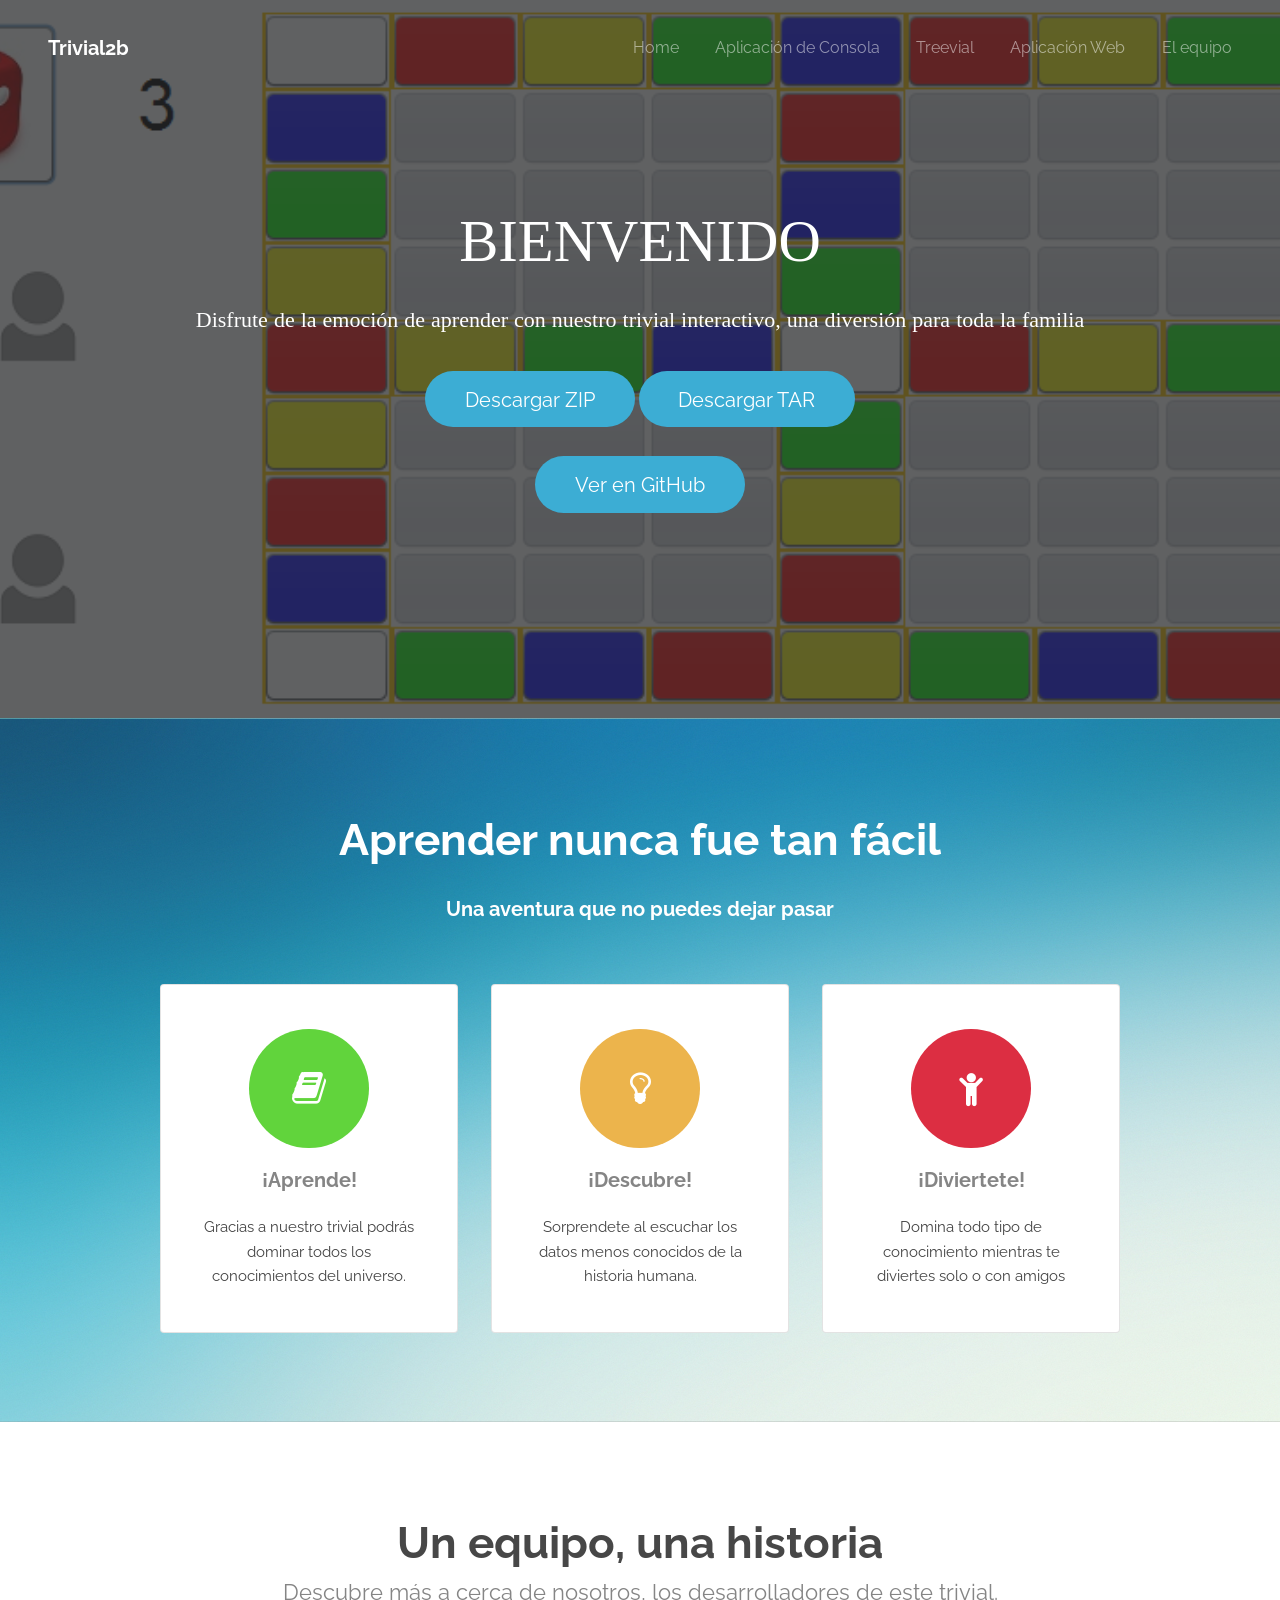
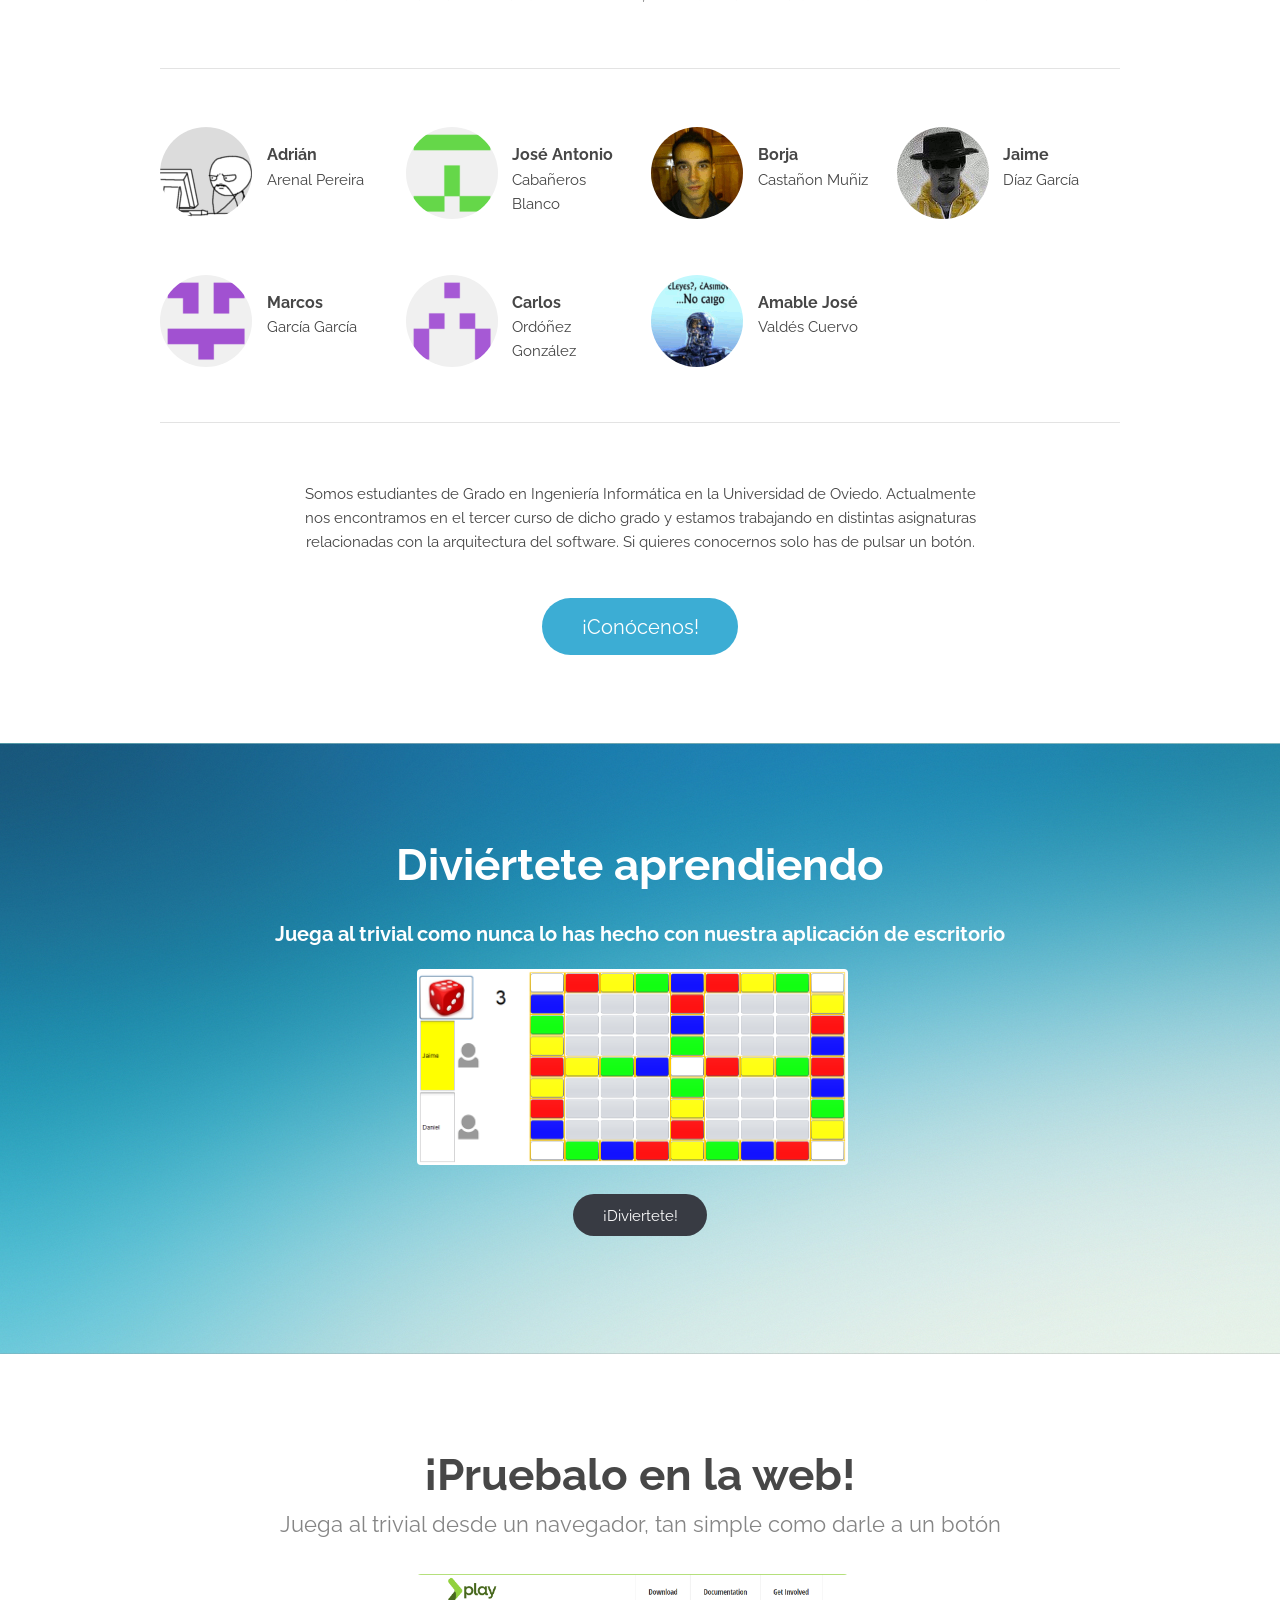
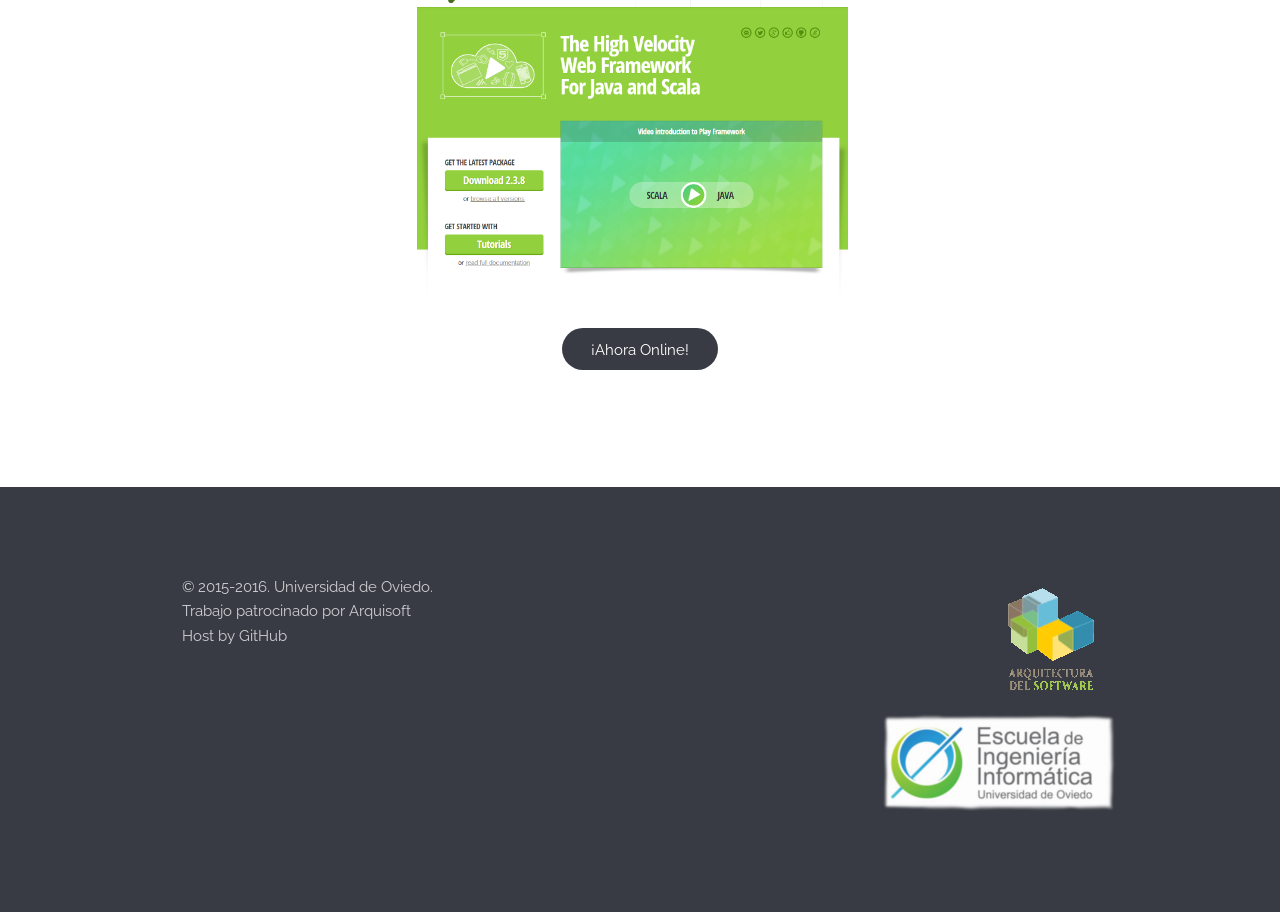
==== commit 17c4a06a: "Correcciones varias Nuevos fondos, imágenes antiguas borradas y nuevos textos" ====
--- a/index.html
+++ b/index.html
@@ -60,7 +60,7 @@
 				<div class="container">
 					<header class="major">
 						<h2>Aprender nunca fue tan fácil</h2>
-						<p>Una aventura que no puedes dejar pasar</p>
+						<h3>Una aventura que no puedes dejar pasar</h3>
 					</header>
 					<div class="row 150%">
 						<div class="4u 12u$(medium)">
@@ -154,7 +154,7 @@
 				<div class="container">
 					<header class="major">
 						<h2>Diviértete aprendiendo</h2>
-						<p>Juega al trivial como nunca lo has hecho con nuestra aplicación de escritorio</p>
+						<h3>Juega al trivial como nunca lo has hecho con nuestra aplicación de escritorio</h3>
 						<div class="image fix" >
 							<img src="images/treevial_Tablero.png"/>
 						</div>
--- a/css/style.css
+++ b/css/style.css
@@ -1046,7 +1046,7 @@
 /* Banner */
 
 	#banner {
-		background-image: url(../images/dark_tint.png), url(../images/universidad.png);
+		background-image: url(../images/dark_tint.png), url(../images/treevial_Tablero.png);
 		background-position: center center;
 		background-size: cover;
 		color: #ffffff;
@@ -1125,6 +1125,7 @@
 			background-size: auto;
 			border-bottom: 1px solid rgba(144, 144, 144, 0.25);
 			border-top: 1px solid rgba(144, 144, 144, 0.25);
+			
 		}
 
 			.wrapper.style1 .box {
@@ -1135,6 +1136,10 @@
 				.wrapper.style1 .box h2, .wrapper.style1 .box h3, .wrapper.style1 .box h4, .wrapper.style1 .box h5, .wrapper.style1 .box h6 {
 					color: #858585;
 				}
+				.wrapper.style1 h3, .wrapper.style1 h2 {
+					color: #fff;
+				}
+				
 				
 		.wrapper.style2 .profiles {
 			border-bottom: 1px solid rgba(144, 144, 144, 0.25);
